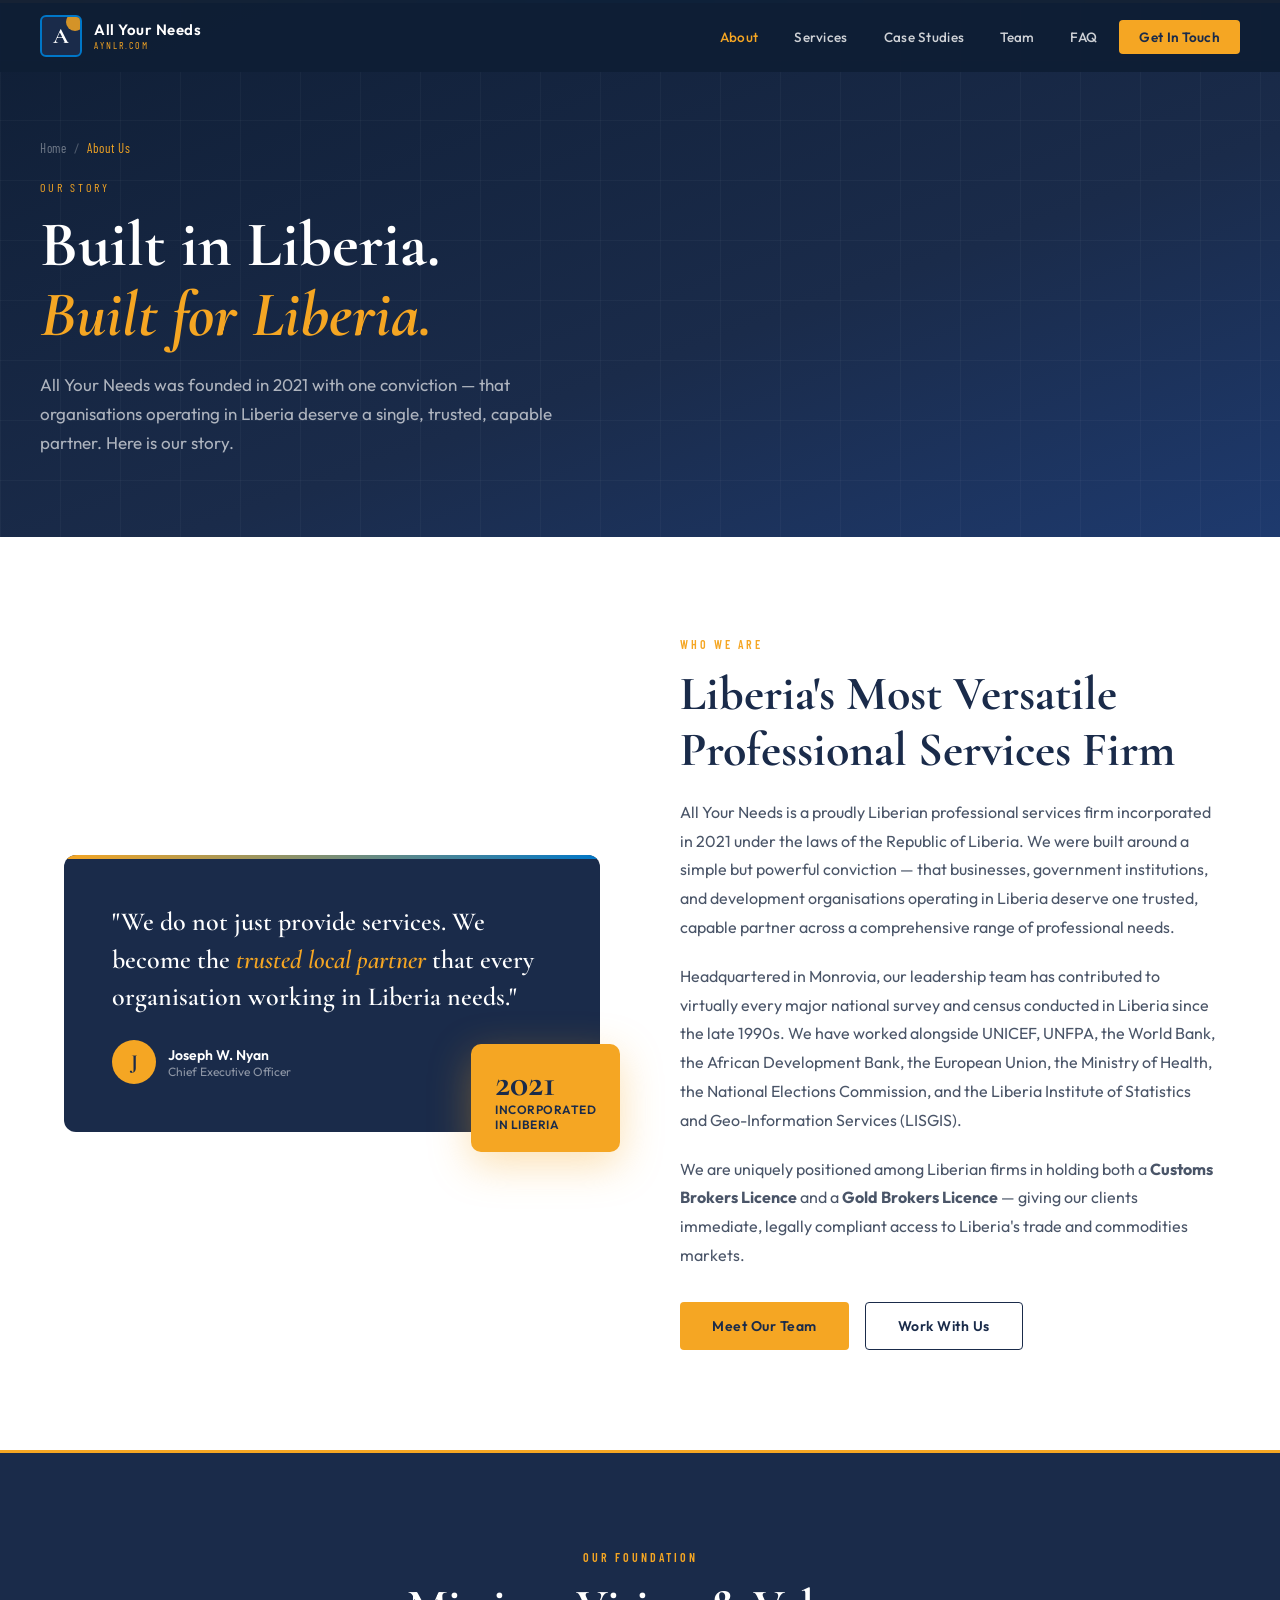
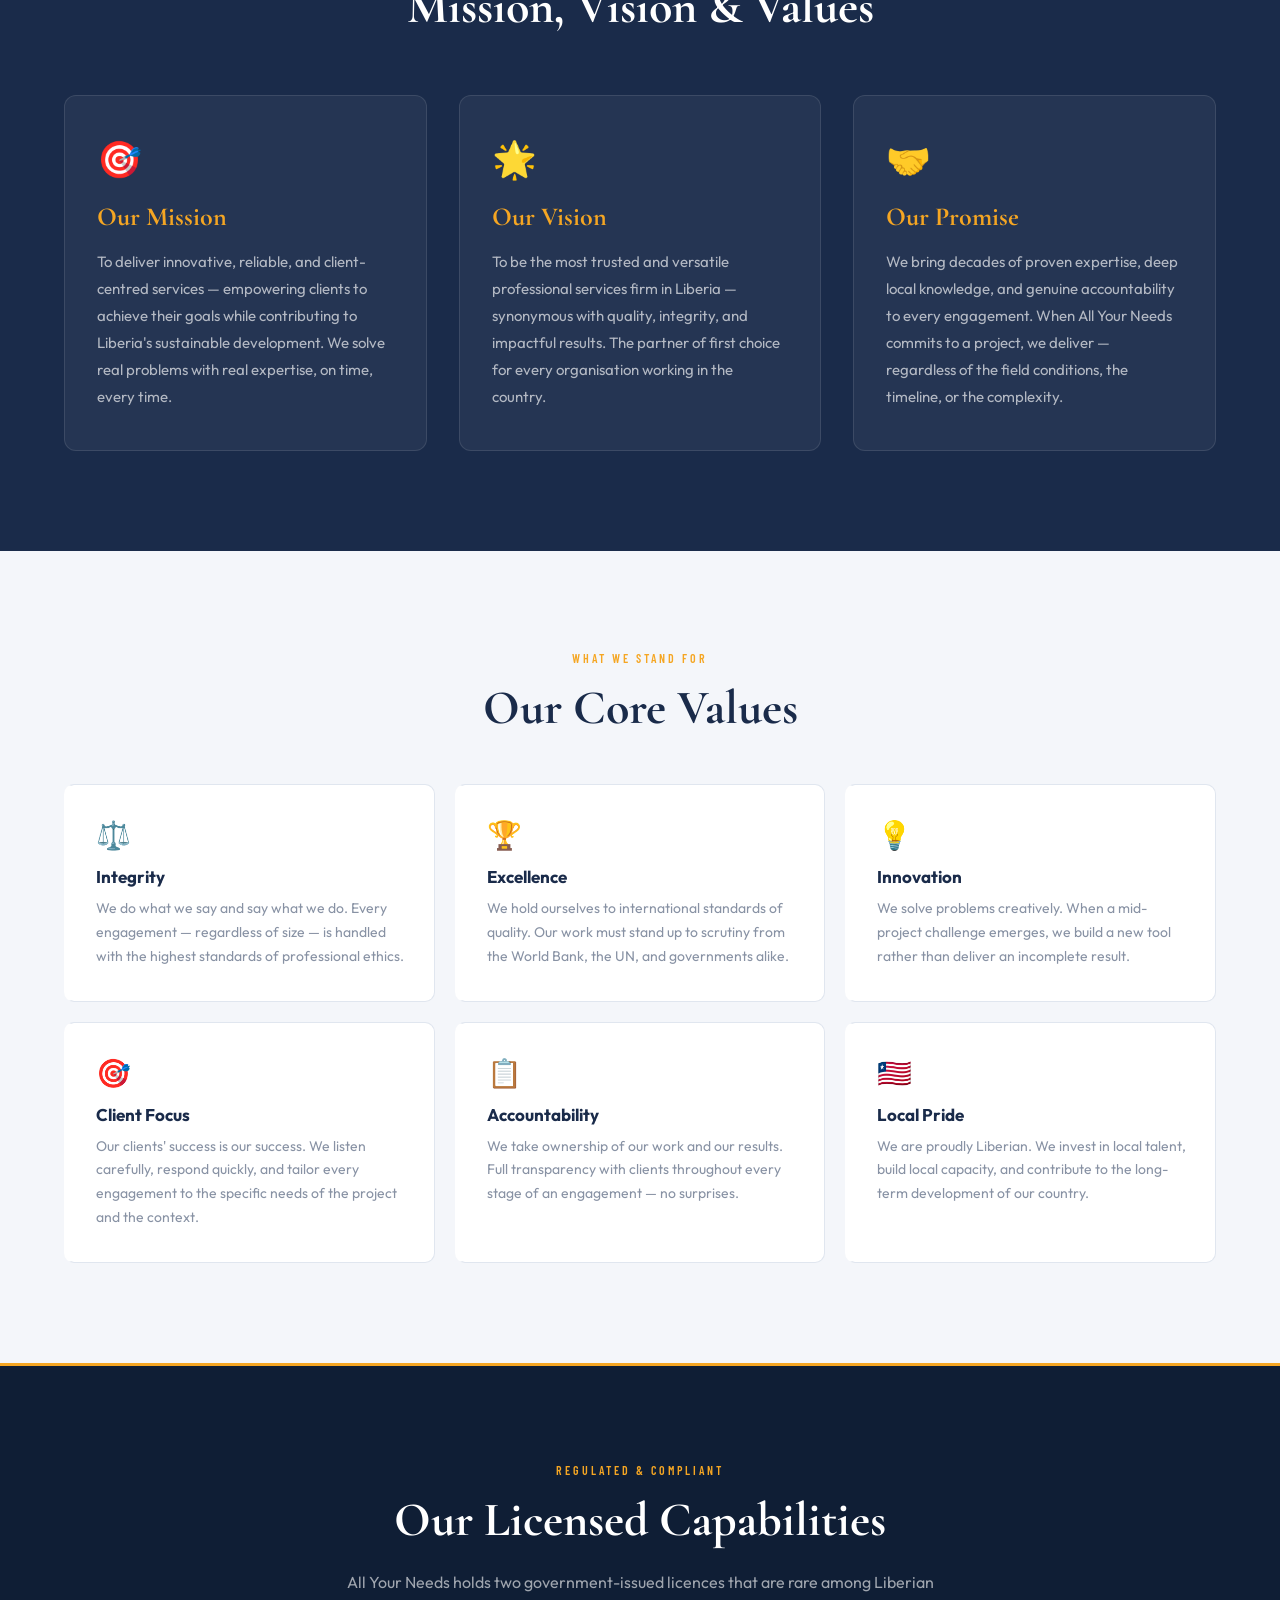
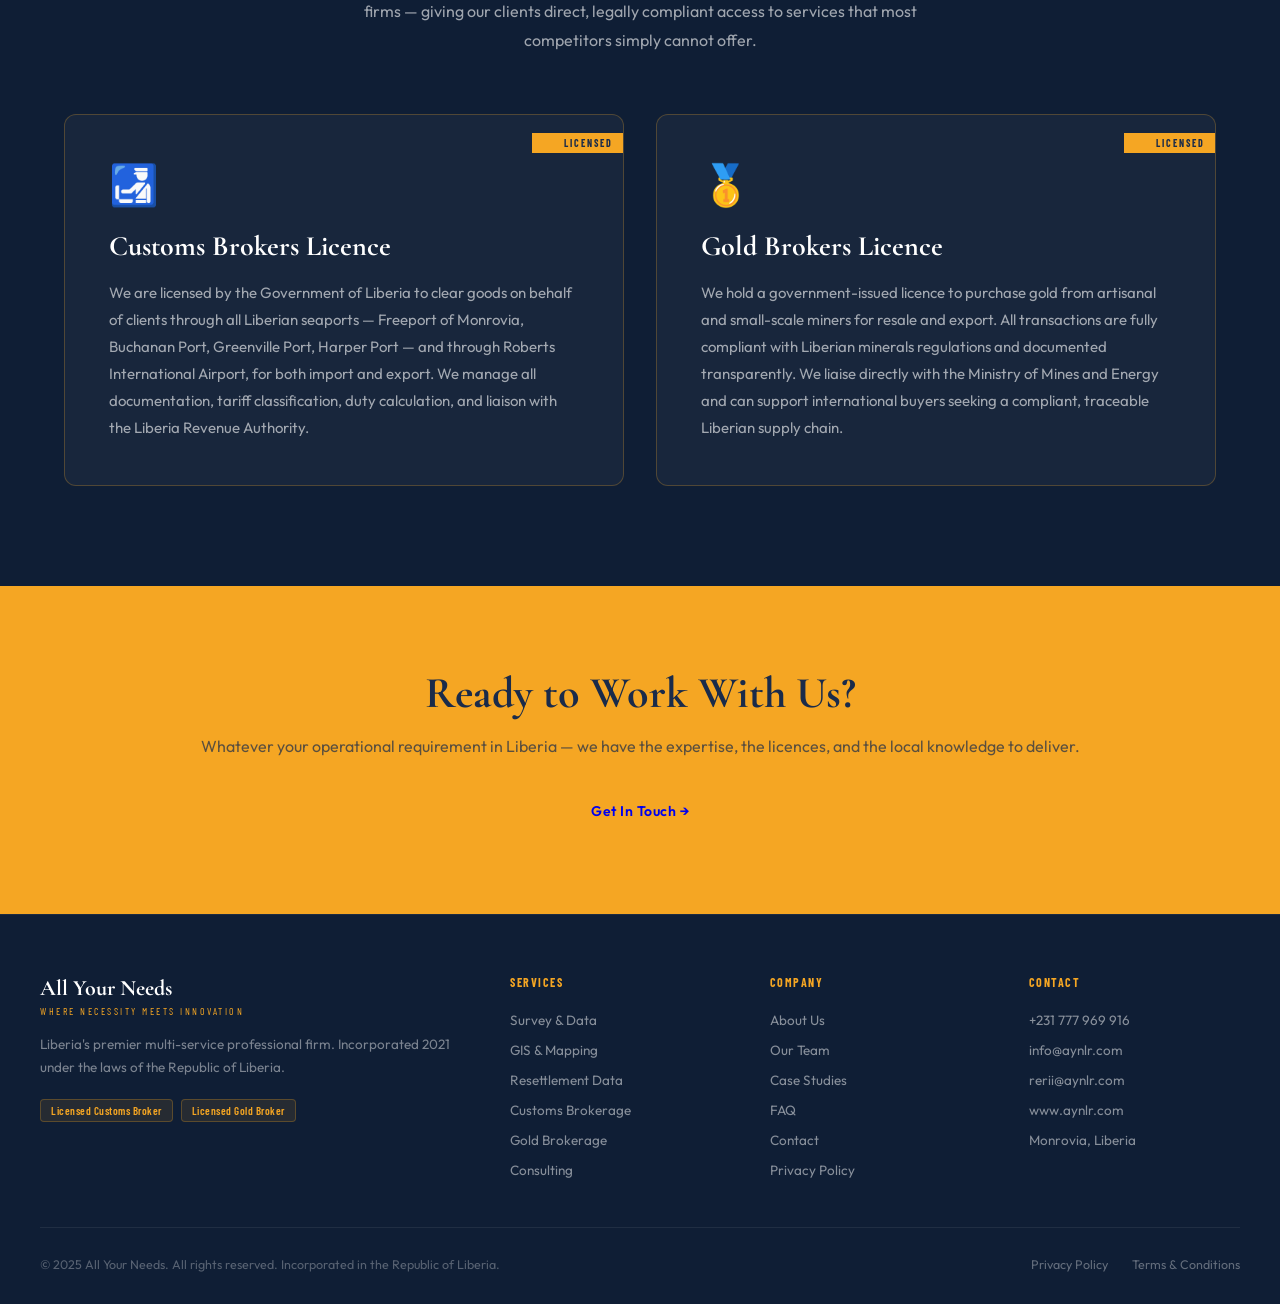
==== about.html @ 651e03ee "Add files via upload" ====
<!DOCTYPE html>
<html lang="en">
<head>
<meta charset="UTF-8">
<meta name="viewport" content="width=device-width, initial-scale=1.0">
<meta name="description" content="About All Your Needs — Liberia's premier professional services firm. Our story, mission, vision, and values.">
<title>About Us | All Your Needs — Monrovia, Liberia</title>
<link rel="preconnect" href="https://fonts.googleapis.com">
<link href="https://fonts.googleapis.com/css2?family=Cormorant+Garamond:wght@400;500;600;700&family=Outfit:wght@300;400;500;600&family=Barlow+Condensed:wght@400;600;700&display=swap" rel="stylesheet">
<link rel="stylesheet" href="shared.css">
<style>
/* ── ABOUT PAGE SPECIFIC ────────────────────────────────── */
.about-story { padding: var(--section-pad); background: var(--white); }
.story-grid { display: grid; grid-template-columns: 1fr 1fr; gap: 80px; align-items: center; }
.story-visual { position: relative; }
.story-block { background: var(--navy); border-radius: 12px; padding: 48px; position: relative; overflow: hidden; }
.story-block::before { content: ''; position: absolute; top: 0; left: 0; right: 0; height: 4px; background: linear-gradient(90deg, var(--gold), var(--blue)); }
.story-quote { font-family: var(--font-display); font-size: 26px; font-weight: 600; color: var(--white); line-height: 1.45; margin-bottom: 24px; }
.story-quote em { color: var(--gold); font-style: italic; }
.story-float { position: absolute; bottom: -20px; right: -20px; background: var(--gold); border-radius: 10px; padding: 20px 24px; box-shadow: 0 12px 40px rgba(245,166,35,0.35); }
.story-float-year { font-family: var(--font-display); font-size: 38px; font-weight: 700; color: var(--navy); line-height: 1; }
.story-float-text { font-size: 12px; font-weight: 600; color: var(--navy); text-transform: uppercase; letter-spacing: 0.5px; }

/* Mission Vision Values */
.mvv { padding: var(--section-pad); background: var(--navy); position: relative; overflow: hidden; }
.mvv::before { content: ''; position: absolute; top: 0; left: 0; right: 0; height: 3px; background: var(--gold); }
.mvv-grid { display: grid; grid-template-columns: repeat(3, 1fr); gap: 32px; margin-top: 60px; }
.mvv-card { background: rgba(255,255,255,0.05); border: 1px solid rgba(255,255,255,0.1); border-radius: 12px; padding: 40px 32px; transition: var(--transition); }
.mvv-card:hover { background: rgba(255,255,255,0.08); transform: translateY(-4px); }
.mvv-card-icon { font-size: 36px; margin-bottom: 20px; display: block; }
.mvv-card-title { font-family: var(--font-display); font-size: 26px; font-weight: 700; color: var(--gold); margin-bottom: 16px; }
.mvv-card-text { font-size: 15px; line-height: 1.8; color: rgba(255,255,255,0.65); }

/* Values */
.values-section { padding: var(--section-pad); background: var(--off-white); }
.values-grid { display: grid; grid-template-columns: repeat(3, 1fr); gap: 20px; margin-top: 48px; }
.value-card { background: var(--white); border: 1px solid var(--border); border-radius: 10px; padding: 32px 28px; transition: var(--transition); border-left: 4px solid transparent; }
.value-card:hover { border-left-color: var(--gold); transform: translateX(4px); box-shadow: 0 8px 32px rgba(26,43,74,0.08); }
.value-icon { font-size: 28px; margin-bottom: 14px; display: block; }
.value-title { font-size: 17px; font-weight: 700; color: var(--navy); margin-bottom: 10px; }
.value-text { font-size: 14px; line-height: 1.7; color: var(--grey); }

/* Timeline */
.timeline-section { padding: var(--section-pad); background: var(--white); }
.timeline { position: relative; margin-top: 60px; }
.timeline::before { content: ''; position: absolute; left: 50%; top: 0; bottom: 0; width: 2px; background: linear-gradient(to bottom, var(--gold), var(--blue)); transform: translateX(-50%); }
.timeline-item { display: grid; grid-template-columns: 1fr 60px 1fr; gap: 0; margin-bottom: 48px; align-items: center; }
.timeline-item:nth-child(even) .timeline-content { grid-column: 3; grid-row: 1; }
.timeline-item:nth-child(even) .timeline-dot { grid-column: 2; }
.timeline-item:nth-child(even) .timeline-empty { grid-column: 1; }
.timeline-content { background: var(--off-white); border: 1px solid var(--border); border-radius: 10px; padding: 28px 32px; transition: var(--transition); }
.timeline-content:hover { box-shadow: 0 8px 32px rgba(26,43,74,0.1); }
.timeline-dot-wrap { display: flex; justify-content: center; }
.timeline-dot { width: 44px; height: 44px; background: var(--gold); border-radius: 50%; display: flex; align-items: center; justify-content: center; font-family: var(--font-display); font-size: 15px; font-weight: 700; color: var(--navy); flex-shrink: 0; box-shadow: 0 4px 16px rgba(245,166,35,0.4); }
.timeline-year { font-family: var(--font-label); font-size: 11px; letter-spacing: 2px; color: var(--gold); text-transform: uppercase; margin-bottom: 8px; }
.timeline-title { font-size: 16px; font-weight: 700; color: var(--navy); margin-bottom: 8px; }
.timeline-text { font-size: 14px; line-height: 1.6; color: var(--grey); }

/* Licensed Credentials */
.credentials { padding: var(--section-pad); background: var(--navy-deep); position: relative; }
.credentials::before { content: ''; position: absolute; top: 0; left: 0; right: 0; height: 3px; background: var(--gold); }
.cred-grid { display: grid; grid-template-columns: 1fr 1fr; gap: 32px; margin-top: 60px; }
.cred-card { background: rgba(255,255,255,0.04); border: 1px solid rgba(245,166,35,0.25); border-radius: 12px; padding: 44px; position: relative; overflow: hidden; }
.cred-card::after { content: 'LICENSED'; position: absolute; top: 18px; right: -22px; background: var(--gold); color: var(--navy); font-family: var(--font-label); font-size: 10px; letter-spacing: 2px; font-weight: 700; padding: 4px 32px; transform: rotate(0deg); }
.cred-icon { font-size: 40px; margin-bottom: 20px; display: block; }
.cred-title { font-family: var(--font-display); font-size: 28px; font-weight: 700; color: var(--white); margin-bottom: 16px; }
.cred-text { font-size: 15px; line-height: 1.8; color: rgba(255,255,255,0.6); }

/* CTA strip */
.about-cta { padding: 80px 24px; background: var(--gold); text-align: center; }
.about-cta-title { font-family: var(--font-display); font-size: clamp(28px, 4vw, 44px); font-weight: 700; color: var(--navy); margin-bottom: 16px; }
.about-cta-sub { font-size: 16px; color: rgba(26,43,74,0.7); margin-bottom: 32px; }

@media (max-width: 900px) {
  .story-grid { grid-template-columns: 1fr; gap: 48px; }
  .story-float { position: relative; bottom: auto; right: auto; margin-top: 16px; display: inline-block; }
  .mvv-grid { grid-template-columns: 1fr; }
  .values-grid { grid-template-columns: 1fr 1fr; }
  .timeline::before { left: 20px; }
  .timeline-item { grid-template-columns: 40px 1fr; }
  .timeline-item:nth-child(even) .timeline-content { grid-column: 2; }
  .timeline-item:nth-child(even) .timeline-dot { grid-column: 1; }
  .timeline-item:nth-child(even) .timeline-empty { display: none; }
  .timeline-content { grid-column: 2; }
  .timeline-dot-wrap { grid-column: 1; }
  .cred-grid { grid-template-columns: 1fr; }
}
@media (max-width: 600px) {
  .values-grid { grid-template-columns: 1fr; }
}
</style>
</head>
<body>
<div id="navPlaceholder"></div>

<!-- HERO -->
<div class="page-hero">
  <div class="page-hero-inner">
    <div class="breadcrumb">
      <a href="index.html">Home</a>
      <span class="breadcrumb-sep">/</span>
      <span class="breadcrumb-current">About Us</span>
    </div>
    <span class="page-hero-label">Our Story</span>
    <h1 class="page-hero-title">Built in Liberia.<br><em>Built for Liberia.</em></h1>
    <p class="page-hero-sub">All Your Needs was founded in 2021 with one conviction — that organisations operating in Liberia deserve a single, trusted, capable partner. Here is our story.</p>
  </div>
</div>

<!-- OUR STORY -->
<section class="about-story">
  <div class="container">
    <div class="story-grid">
      <div class="story-visual reveal">
        <div class="story-block">
          <p class="story-quote">"We do not just provide services. We become the <em>trusted local partner</em> that every organisation working in Liberia needs."</p>
          <div style="display:flex;align-items:center;gap:12px;">
            <div style="width:44px;height:44px;background:var(--gold);border-radius:50%;display:flex;align-items:center;justify-content:center;">
              <span style="font-family:var(--font-display);font-size:20px;font-weight:700;color:var(--navy);">J</span>
            </div>
            <div>
              <div style="font-size:14px;font-weight:600;color:var(--white);">Joseph W. Nyan</div>
              <div style="font-size:12px;color:rgba(255,255,255,0.5);">Chief Executive Officer</div>
            </div>
          </div>
        </div>
        <div class="story-float">
          <div class="story-float-year">2021</div>
          <div class="story-float-text">Incorporated<br>in Liberia</div>
        </div>
      </div>
      <div class="reveal reveal-delay-2">
        <span class="label">Who We Are</span>
        <h2 class="section-title">Liberia's Most Versatile Professional Services Firm</h2>
        <p class="section-body">All Your Needs is a proudly Liberian professional services firm incorporated in 2021 under the laws of the Republic of Liberia. We were built around a simple but powerful conviction — that businesses, government institutions, and development organisations operating in Liberia deserve one trusted, capable partner across a comprehensive range of professional needs.</p>
        <p class="section-body">Headquartered in Monrovia, our leadership team has contributed to virtually every major national survey and census conducted in Liberia since the late 1990s. We have worked alongside UNICEF, UNFPA, the World Bank, the African Development Bank, the European Union, the Ministry of Health, the National Elections Commission, and the Liberia Institute of Statistics and Geo-Information Services (LISGIS).</p>
        <p class="section-body">We are uniquely positioned among Liberian firms in holding both a <strong>Customs Brokers Licence</strong> and a <strong>Gold Brokers Licence</strong> — giving our clients immediate, legally compliant access to Liberia's trade and commodities markets.</p>
        <div style="display:flex;gap:16px;flex-wrap:wrap;margin-top:32px;">
          <a href="team.html" class="btn btn-primary">Meet Our Team</a>
          <a href="contact.html" class="btn btn-outline">Work With Us</a>
        </div>
      </div>
    </div>
  </div>
</section>

<!-- MISSION VISION VALUES -->
<section class="mvv">
  <div class="container">
    <div class="reveal" style="text-align:center;max-width:600px;margin:0 auto;">
      <span class="label" style="color:var(--gold);">Our Foundation</span>
      <h2 class="section-title" style="color:var(--white);">Mission, Vision & Values</h2>
    </div>
    <div class="mvv-grid">
      <div class="mvv-card reveal reveal-delay-1">
        <span class="mvv-card-icon">🎯</span>
        <div class="mvv-card-title">Our Mission</div>
        <p class="mvv-card-text">To deliver innovative, reliable, and client-centred services — empowering clients to achieve their goals while contributing to Liberia's sustainable development. We solve real problems with real expertise, on time, every time.</p>
      </div>
      <div class="mvv-card reveal reveal-delay-2">
        <span class="mvv-card-icon">🌟</span>
        <div class="mvv-card-title">Our Vision</div>
        <p class="mvv-card-text">To be the most trusted and versatile professional services firm in Liberia — synonymous with quality, integrity, and impactful results. The partner of first choice for every organisation working in the country.</p>
      </div>
      <div class="mvv-card reveal reveal-delay-3">
        <span class="mvv-card-icon">🤝</span>
        <div class="mvv-card-title">Our Promise</div>
        <p class="mvv-card-text">We bring decades of proven expertise, deep local knowledge, and genuine accountability to every engagement. When All Your Needs commits to a project, we deliver — regardless of the field conditions, the timeline, or the complexity.</p>
      </div>
    </div>
  </div>
</section>

<!-- VALUES -->
<section class="values-section">
  <div class="container">
    <div class="section-header reveal" style="text-align:center;max-width:600px;margin:0 auto 0;">
      <span class="label">What We Stand For</span>
      <h2 class="section-title">Our Core Values</h2>
    </div>
    <div class="values-grid">
      <div class="value-card reveal reveal-delay-1">
        <span class="value-icon">⚖️</span>
        <div class="value-title">Integrity</div>
        <p class="value-text">We do what we say and say what we do. Every engagement — regardless of size — is handled with the highest standards of professional ethics.</p>
      </div>
      <div class="value-card reveal reveal-delay-2">
        <span class="value-icon">🏆</span>
        <div class="value-title">Excellence</div>
        <p class="value-text">We hold ourselves to international standards of quality. Our work must stand up to scrutiny from the World Bank, the UN, and governments alike.</p>
      </div>
      <div class="value-card reveal reveal-delay-3">
        <span class="value-icon">💡</span>
        <div class="value-title">Innovation</div>
        <p class="value-text">We solve problems creatively. When a mid-project challenge emerges, we build a new tool rather than deliver an incomplete result.</p>
      </div>
      <div class="value-card reveal reveal-delay-1">
        <span class="value-icon">🎯</span>
        <div class="value-title">Client Focus</div>
        <p class="value-text">Our clients' success is our success. We listen carefully, respond quickly, and tailor every engagement to the specific needs of the project and the context.</p>
      </div>
      <div class="value-card reveal reveal-delay-2">
        <span class="value-icon">📋</span>
        <div class="value-title">Accountability</div>
        <p class="value-text">We take ownership of our work and our results. Full transparency with clients throughout every stage of an engagement — no surprises.</p>
      </div>
      <div class="value-card reveal reveal-delay-3">
        <span class="value-icon">🇱🇷</span>
        <div class="value-title">Local Pride</div>
        <p class="value-text">We are proudly Liberian. We invest in local talent, build local capacity, and contribute to the long-term development of our country.</p>
      </div>
    </div>
  </div>
</section>

<!-- LICENSED CREDENTIALS -->
<section class="credentials">
  <div class="container">
    <div class="reveal" style="text-align:center;max-width:600px;margin:0 auto;">
      <span class="label" style="color:var(--gold);">Regulated & Compliant</span>
      <h2 class="section-title" style="color:var(--white);">Our Licensed Capabilities</h2>
      <p style="font-size:16px;color:rgba(255,255,255,0.6);line-height:1.8;">All Your Needs holds two government-issued licences that are rare among Liberian firms — giving our clients direct, legally compliant access to services that most competitors simply cannot offer.</p>
    </div>
    <div class="cred-grid">
      <div class="cred-card reveal reveal-delay-1">
        <span class="cred-icon">🛃</span>
        <div class="cred-title">Customs Brokers Licence</div>
        <p class="cred-text">We are licensed by the Government of Liberia to clear goods on behalf of clients through all Liberian seaports — Freeport of Monrovia, Buchanan Port, Greenville Port, Harper Port — and through Roberts International Airport, for both import and export. We manage all documentation, tariff classification, duty calculation, and liaison with the Liberia Revenue Authority.</p>
      </div>
      <div class="cred-card reveal reveal-delay-2">
        <span class="cred-icon">🥇</span>
        <div class="cred-title">Gold Brokers Licence</div>
        <p class="cred-text">We hold a government-issued licence to purchase gold from artisanal and small-scale miners for resale and export. All transactions are fully compliant with Liberian minerals regulations and documented transparently. We liaise directly with the Ministry of Mines and Energy and can support international buyers seeking a compliant, traceable Liberian supply chain.</p>
      </div>
    </div>
  </div>
</section>

<!-- CTA -->
<div class="about-cta">
  <div class="container">
    <h2 class="about-cta-title">Ready to Work With Us?</h2>
    <p class="about-cta-sub">Whatever your operational requirement in Liberia — we have the expertise, the licences, and the local knowledge to deliver.</p>
    <a href="contact.html" class="btn btn-dark">Get In Touch →</a>
  </div>
</div>

<div id="footerPlaceholder"></div>
<script src="shared.js"></script>
<script>injectNav('about.html'); injectFooter(); initReveal();</script>
</body>
</html>
---- shared.css ----
/* ── RESET & ROOT ─────────────────────────────────────────── */
*, *::before, *::after { margin: 0; padding: 0; box-sizing: border-box; }
html { scroll-behavior: smooth; font-size: 16px; }

:root {
  --navy:       #1A2B4A;
  --navy-deep:  #0F1E35;
  --blue:       #0077C8;
  --gold:       #F5A623;
  --gold-light: #FFB830;
  --white:      #FFFFFF;
  --off-white:  #F4F6FA;
  --grey:       #8892A4;
  --text:       #1A2B4A;
  --border:     #E0E6EF;
  --font-display: 'Cormorant Garamond', Georgia, serif;
  --font-body:    'Outfit', sans-serif;
  --font-label:   'Barlow Condensed', sans-serif;
  --max-w: 1200px;
  --section-pad: 100px 24px;
  --radius: 4px;
  --transition: 0.3s cubic-bezier(0.4, 0, 0.2, 1);
}

body { font-family: var(--font-body); color: var(--text); background: var(--white); overflow-x: hidden; }

/* ── UTILITIES ───────────────────────────────────────────── */
.container { max-width: var(--max-w); margin: 0 auto; padding: 0 24px; }
.label { font-family: var(--font-label); font-size: 12px; font-weight: 600; letter-spacing: 3px; text-transform: uppercase; color: var(--gold); display: block; margin-bottom: 16px; }
.section-title { font-family: var(--font-display); font-size: clamp(32px, 4vw, 48px); font-weight: 700; color: var(--navy); line-height: 1.15; margin-bottom: 20px; }
.section-body { font-size: 16px; line-height: 1.8; color: #4A5568; margin-bottom: 20px; }
.btn { display: inline-flex; align-items: center; gap: 8px; padding: 14px 32px; font-family: var(--font-body); font-size: 14px; font-weight: 600; letter-spacing: 0.5px; border: none; cursor: pointer; text-decoration: none; transition: var(--transition); border-radius: var(--radius); }
.btn-primary { background: var(--gold); color: var(--navy); }
.btn-primary:hover { background: var(--gold-light); transform: translateY(-2px); box-shadow: 0 8px 24px rgba(245,166,35,0.3); }
.btn-outline { background: transparent; color: var(--navy); border: 1.5px solid var(--navy); }
.btn-outline:hover { border-color: var(--gold); color: var(--gold); }
.btn-white { background: transparent; color: var(--white); border: 1.5px solid rgba(255,255,255,0.4); }
.btn-white:hover { border-color: var(--gold); color: var(--gold); }

/* ── ANIMATIONS ──────────────────────────────────────────── */
@keyframes fadeUp { from { opacity: 0; transform: translateY(32px); } to { opacity: 1; transform: translateY(0); } }
@keyframes fadeIn { from { opacity: 0; } to { opacity: 1; } }
@keyframes pulse { 0%, 100% { opacity: 1; } 50% { opacity: 0.5; } }
.reveal { opacity: 0; transform: translateY(28px); transition: opacity 0.7s ease, transform 0.7s ease; }
.reveal.visible { opacity: 1; transform: translateY(0); }
.reveal-delay-1 { transition-delay: 0.1s; }
.reveal-delay-2 { transition-delay: 0.2s; }
.reveal-delay-3 { transition-delay: 0.3s; }
.reveal-delay-4 { transition-delay: 0.4s; }

/* ── NAVIGATION ──────────────────────────────────────────── */
nav { position: fixed; top: 0; left: 0; right: 0; z-index: 1000; padding: 0 24px; background: transparent; transition: background 0.4s ease, box-shadow 0.4s ease; }
nav.scrolled { background: rgba(15,30,53,0.97); backdrop-filter: blur(12px); box-shadow: 0 2px 32px rgba(0,0,0,0.3); }
nav.solid { background: rgba(15,30,53,0.97); }
.nav-inner { max-width: var(--max-w); margin: 0 auto; height: 72px; display: flex; align-items: center; justify-content: space-between; }
.nav-logo { display: flex; align-items: center; gap: 12px; text-decoration: none; }
.nav-logo-icon { width: 42px; height: 42px; background: var(--navy); border: 2px solid var(--blue); border-radius: 6px; display: flex; align-items: center; justify-content: center; position: relative; overflow: hidden; }
.nav-logo-icon::after { content: ''; position: absolute; top: -4px; right: -4px; width: 18px; height: 18px; background: var(--gold); border-radius: 50%; opacity: 0.85; }
.nav-logo-a { font-family: var(--font-display); font-size: 22px; font-weight: 700; color: var(--white); line-height: 1; }
.nav-logo-text { display: flex; flex-direction: column; }
.nav-logo-name { font-family: var(--font-body); font-size: 15px; font-weight: 600; color: var(--white); letter-spacing: 0.5px; line-height: 1.2; }
.nav-logo-tag { font-family: var(--font-label); font-size: 10px; letter-spacing: 2px; color: var(--gold); text-transform: uppercase; }
.nav-links { display: flex; align-items: center; gap: 8px; list-style: none; }
.nav-links a { font-size: 13.5px; font-weight: 500; color: rgba(255,255,255,0.8); text-decoration: none; padding: 8px 14px; border-radius: var(--radius); transition: var(--transition); letter-spacing: 0.3px; }
.nav-links a:hover { color: var(--white); background: rgba(255,255,255,0.08); }
.nav-links a.active { color: var(--gold); }
.nav-cta { background: var(--gold) !important; color: var(--navy) !important; font-weight: 600 !important; padding: 8px 20px !important; }
.nav-cta:hover { background: var(--gold-light) !important; }
.nav-mobile-toggle { display: none; flex-direction: column; gap: 5px; cursor: pointer; padding: 8px; }
.nav-mobile-toggle span { display: block; width: 24px; height: 2px; background: var(--white); transition: var(--transition); }

/* ── PAGE HERO (inner pages) ─────────────────────────────── */
.page-hero { background: linear-gradient(160deg, var(--navy-deep) 0%, var(--navy) 60%, #1E3A6E 100%); padding: 140px 24px 80px; position: relative; overflow: hidden; }
.page-hero::before { content: ''; position: absolute; inset: 0; background-image: linear-gradient(rgba(255,255,255,0.03) 1px, transparent 1px), linear-gradient(90deg, rgba(255,255,255,0.03) 1px, transparent 1px); background-size: 60px 60px; }
.page-hero::after { content: ''; position: absolute; top: 0; left: 0; right: 0; height: 3px; background: linear-gradient(90deg, var(--gold), var(--blue), var(--gold)); }
.page-hero-inner { max-width: var(--max-w); margin: 0 auto; position: relative; z-index: 2; }
.page-hero-label { font-family: var(--font-label); font-size: 12px; letter-spacing: 3px; text-transform: uppercase; color: var(--gold); display: block; margin-bottom: 16px; }
.page-hero-title { font-family: var(--font-display); font-size: clamp(38px, 5vw, 64px); font-weight: 700; color: var(--white); line-height: 1.1; margin-bottom: 20px; }
.page-hero-title em { font-style: italic; color: var(--gold); }
.page-hero-sub { font-size: 17px; line-height: 1.7; color: rgba(255,255,255,0.65); max-width: 560px; }
.breadcrumb { display: flex; align-items: center; gap: 8px; margin-bottom: 24px; }
.breadcrumb a { font-size: 13px; color: rgba(255,255,255,0.4); text-decoration: none; transition: color 0.2s; font-family: var(--font-label); letter-spacing: 0.5px; }
.breadcrumb a:hover { color: var(--gold); }
.breadcrumb-sep { font-size: 13px; color: rgba(255,255,255,0.25); }
.breadcrumb-current { font-size: 13px; color: var(--gold); font-family: var(--font-label); letter-spacing: 0.5px; }

/* ── FOOTER ──────────────────────────────────────────────── */
footer { background: var(--navy-deep); padding: 60px 24px 32px; border-top: 1px solid rgba(255,255,255,0.06); }
.footer-inner { max-width: var(--max-w); margin: 0 auto; }
.footer-top { display: grid; grid-template-columns: 2fr 1fr 1fr 1fr; gap: 48px; margin-bottom: 48px; }
.footer-brand-name { font-family: var(--font-display); font-size: 22px; font-weight: 700; color: var(--white); margin-bottom: 4px; }
.footer-brand-tag { font-family: var(--font-label); font-size: 10px; letter-spacing: 2.5px; color: var(--gold); text-transform: uppercase; margin-bottom: 16px; display: block; }
.footer-brand-desc { font-size: 13.5px; line-height: 1.7; color: rgba(255,255,255,0.45); margin-bottom: 20px; }
.footer-col-title { font-size: 12px; font-weight: 700; text-transform: uppercase; letter-spacing: 1.5px; color: var(--gold); margin-bottom: 20px; font-family: var(--font-label); }
.footer-links { list-style: none; display: flex; flex-direction: column; gap: 10px; }
.footer-links a { font-size: 13.5px; color: rgba(255,255,255,0.5); text-decoration: none; transition: color 0.2s; }
.footer-links a:hover { color: var(--white); }
.footer-bottom { padding-top: 28px; border-top: 1px solid rgba(255,255,255,0.07); display: flex; justify-content: space-between; align-items: center; flex-wrap: wrap; gap: 12px; }
.footer-copy { font-size: 12.5px; color: rgba(255,255,255,0.3); }
.footer-bottom-links { display: flex; gap: 24px; }
.footer-bottom-links a { font-size: 12.5px; color: rgba(255,255,255,0.35); text-decoration: none; transition: color 0.2s; }
.footer-bottom-links a:hover { color: var(--gold); }

/* ── MOBILE ──────────────────────────────────────────────── */
@media (max-width: 900px) {
  :root { --section-pad: 72px 20px; }
  .nav-links { display: none; }
  .nav-mobile-toggle { display: flex; }
  .nav-links.mobile-open { display: flex; flex-direction: column; position: fixed; top: 72px; left: 0; right: 0; background: rgba(15,30,53,0.98); backdrop-filter: blur(12px); padding: 24px; gap: 4px; border-top: 1px solid rgba(255,255,255,0.08); }
  .nav-links.mobile-open a { padding: 14px 16px; font-size: 16px; }
  .footer-top { grid-template-columns: 1fr 1fr; gap: 32px; }
}
@media (max-width: 600px) {
  .footer-top { grid-template-columns: 1fr; }
}
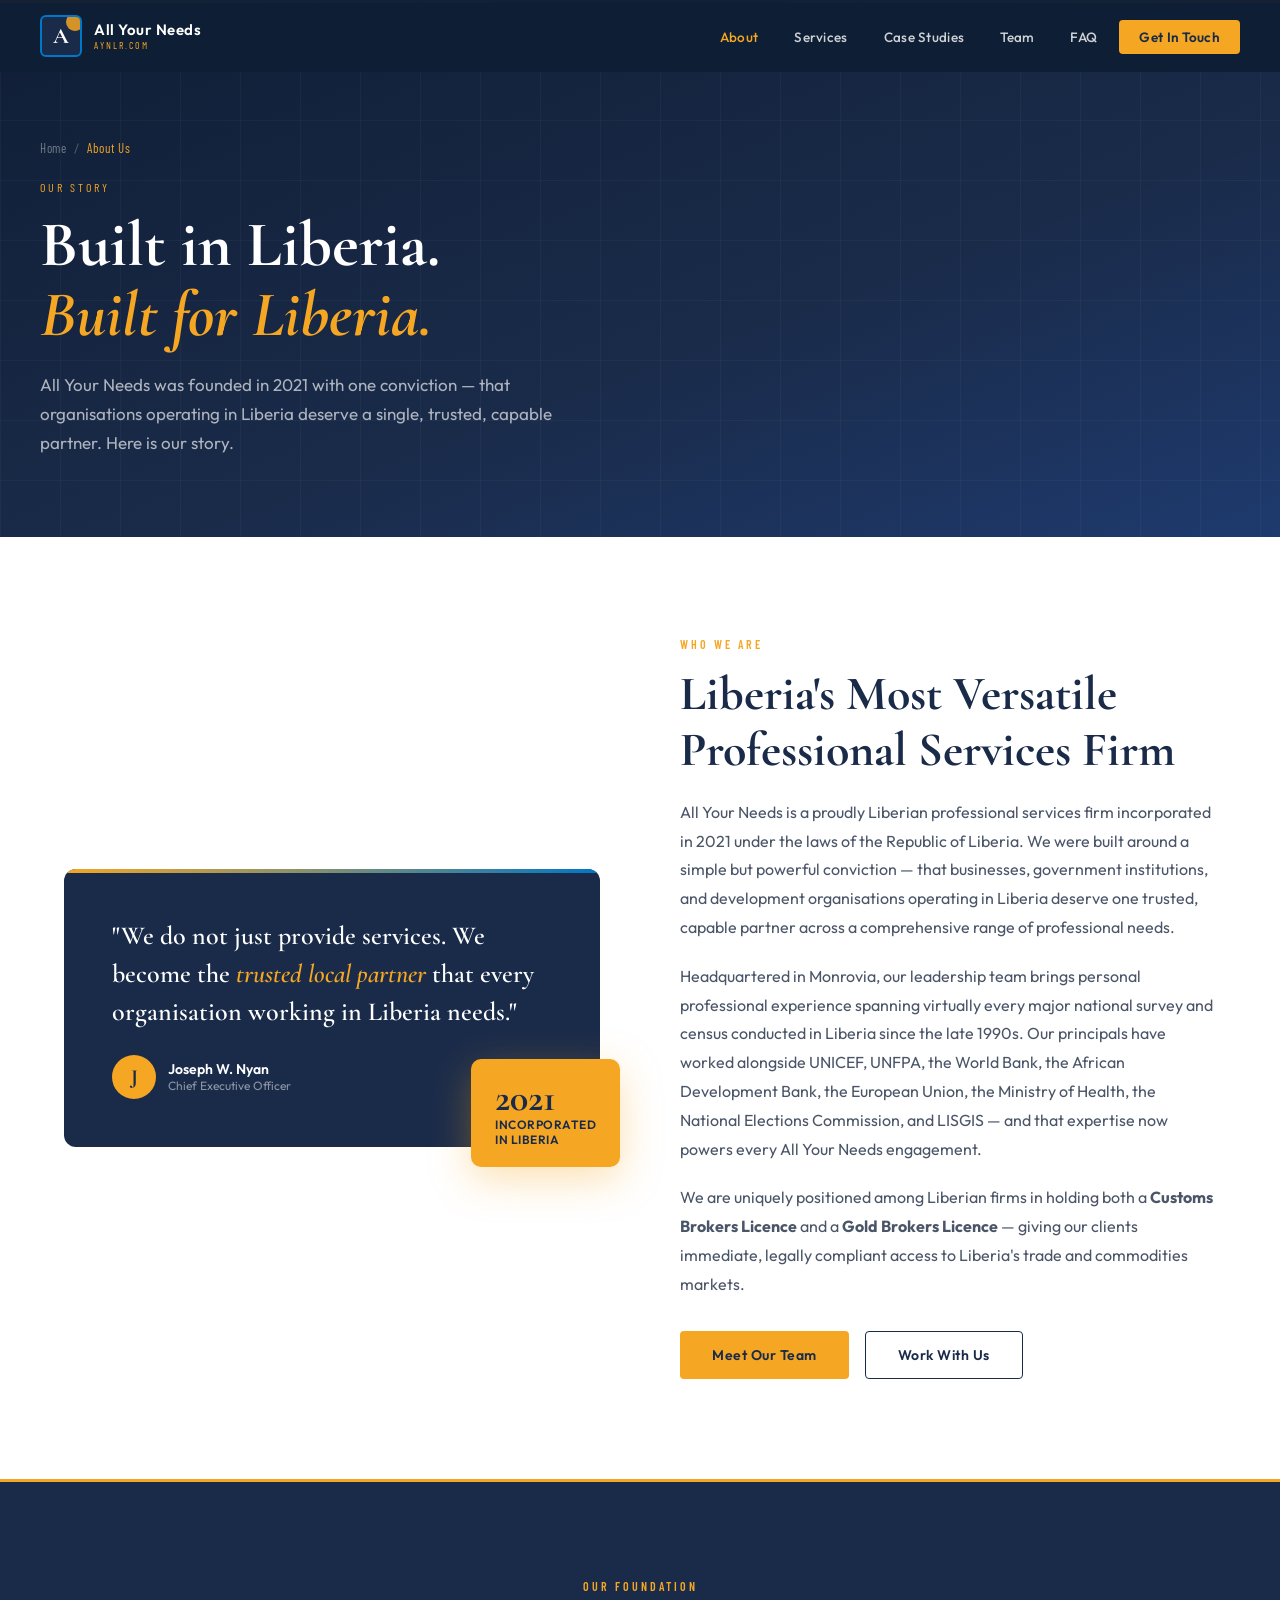
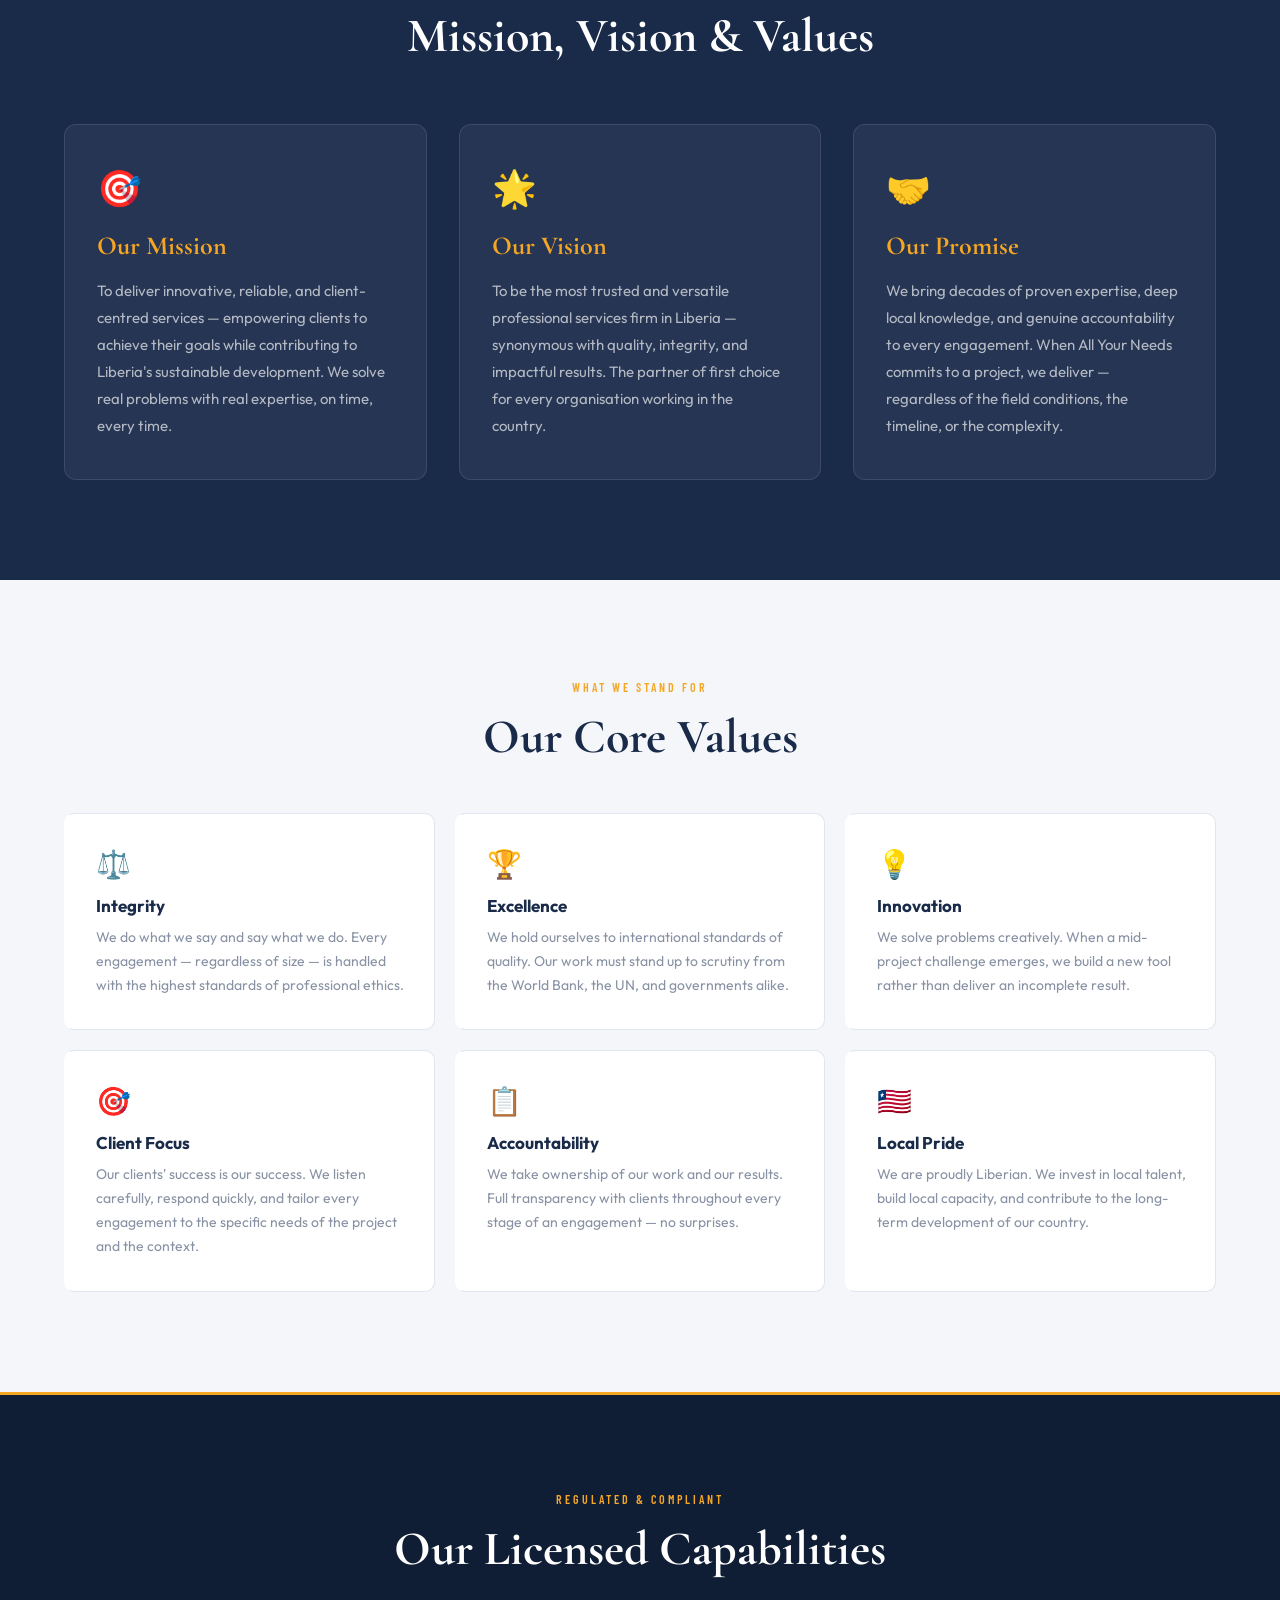
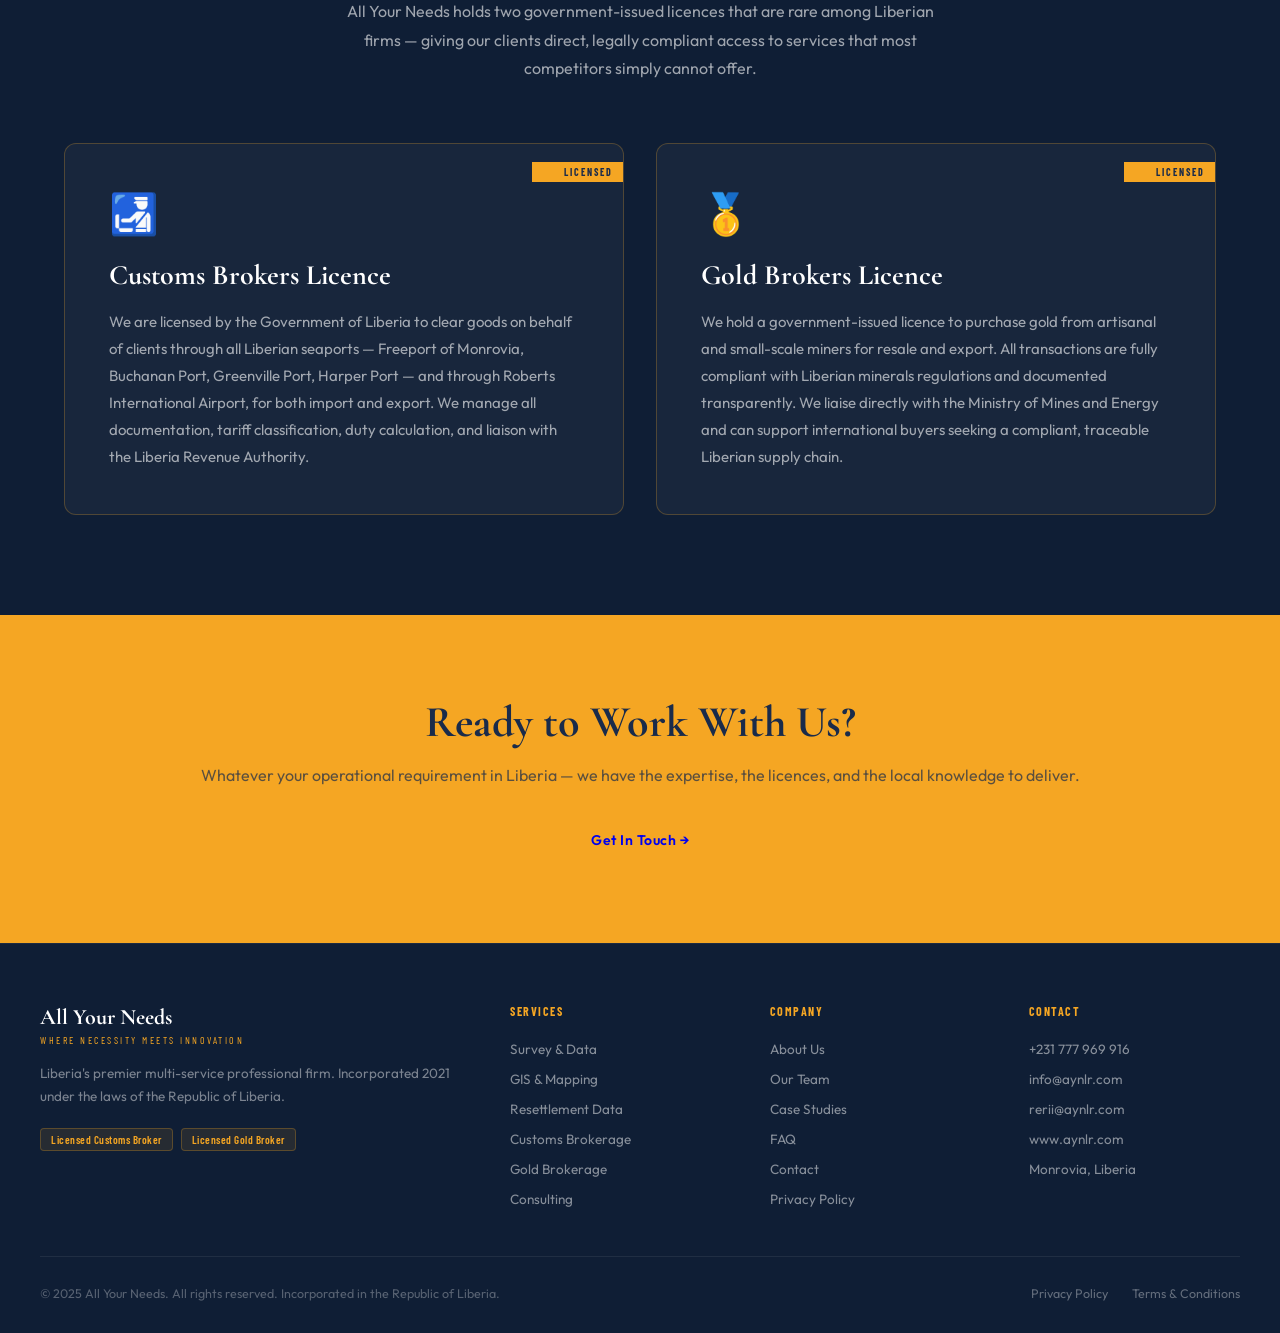
==== commit d0807891: "Add files via upload" ====
--- a/about.html
+++ b/about.html
@@ -133,7 +133,7 @@
         <span class="label">Who We Are</span>
         <h2 class="section-title">Liberia's Most Versatile Professional Services Firm</h2>
         <p class="section-body">All Your Needs is a proudly Liberian professional services firm incorporated in 2021 under the laws of the Republic of Liberia. We were built around a simple but powerful conviction — that businesses, government institutions, and development organisations operating in Liberia deserve one trusted, capable partner across a comprehensive range of professional needs.</p>
-        <p class="section-body">Headquartered in Monrovia, our leadership team has contributed to virtually every major national survey and census conducted in Liberia since the late 1990s. We have worked alongside UNICEF, UNFPA, the World Bank, the African Development Bank, the European Union, the Ministry of Health, the National Elections Commission, and the Liberia Institute of Statistics and Geo-Information Services (LISGIS).</p>
+        <p class="section-body">Headquartered in Monrovia, our leadership team brings personal professional experience spanning virtually every major national survey and census conducted in Liberia since the late 1990s. Our principals have worked alongside UNICEF, UNFPA, the World Bank, the African Development Bank, the European Union, the Ministry of Health, the National Elections Commission, and LISGIS — and that expertise now powers every All Your Needs engagement.</p>
         <p class="section-body">We are uniquely positioned among Liberian firms in holding both a <strong>Customs Brokers Licence</strong> and a <strong>Gold Brokers Licence</strong> — giving our clients immediate, legally compliant access to Liberia's trade and commodities markets.</p>
         <div style="display:flex;gap:16px;flex-wrap:wrap;margin-top:32px;">
           <a href="team.html" class="btn btn-primary">Meet Our Team</a>
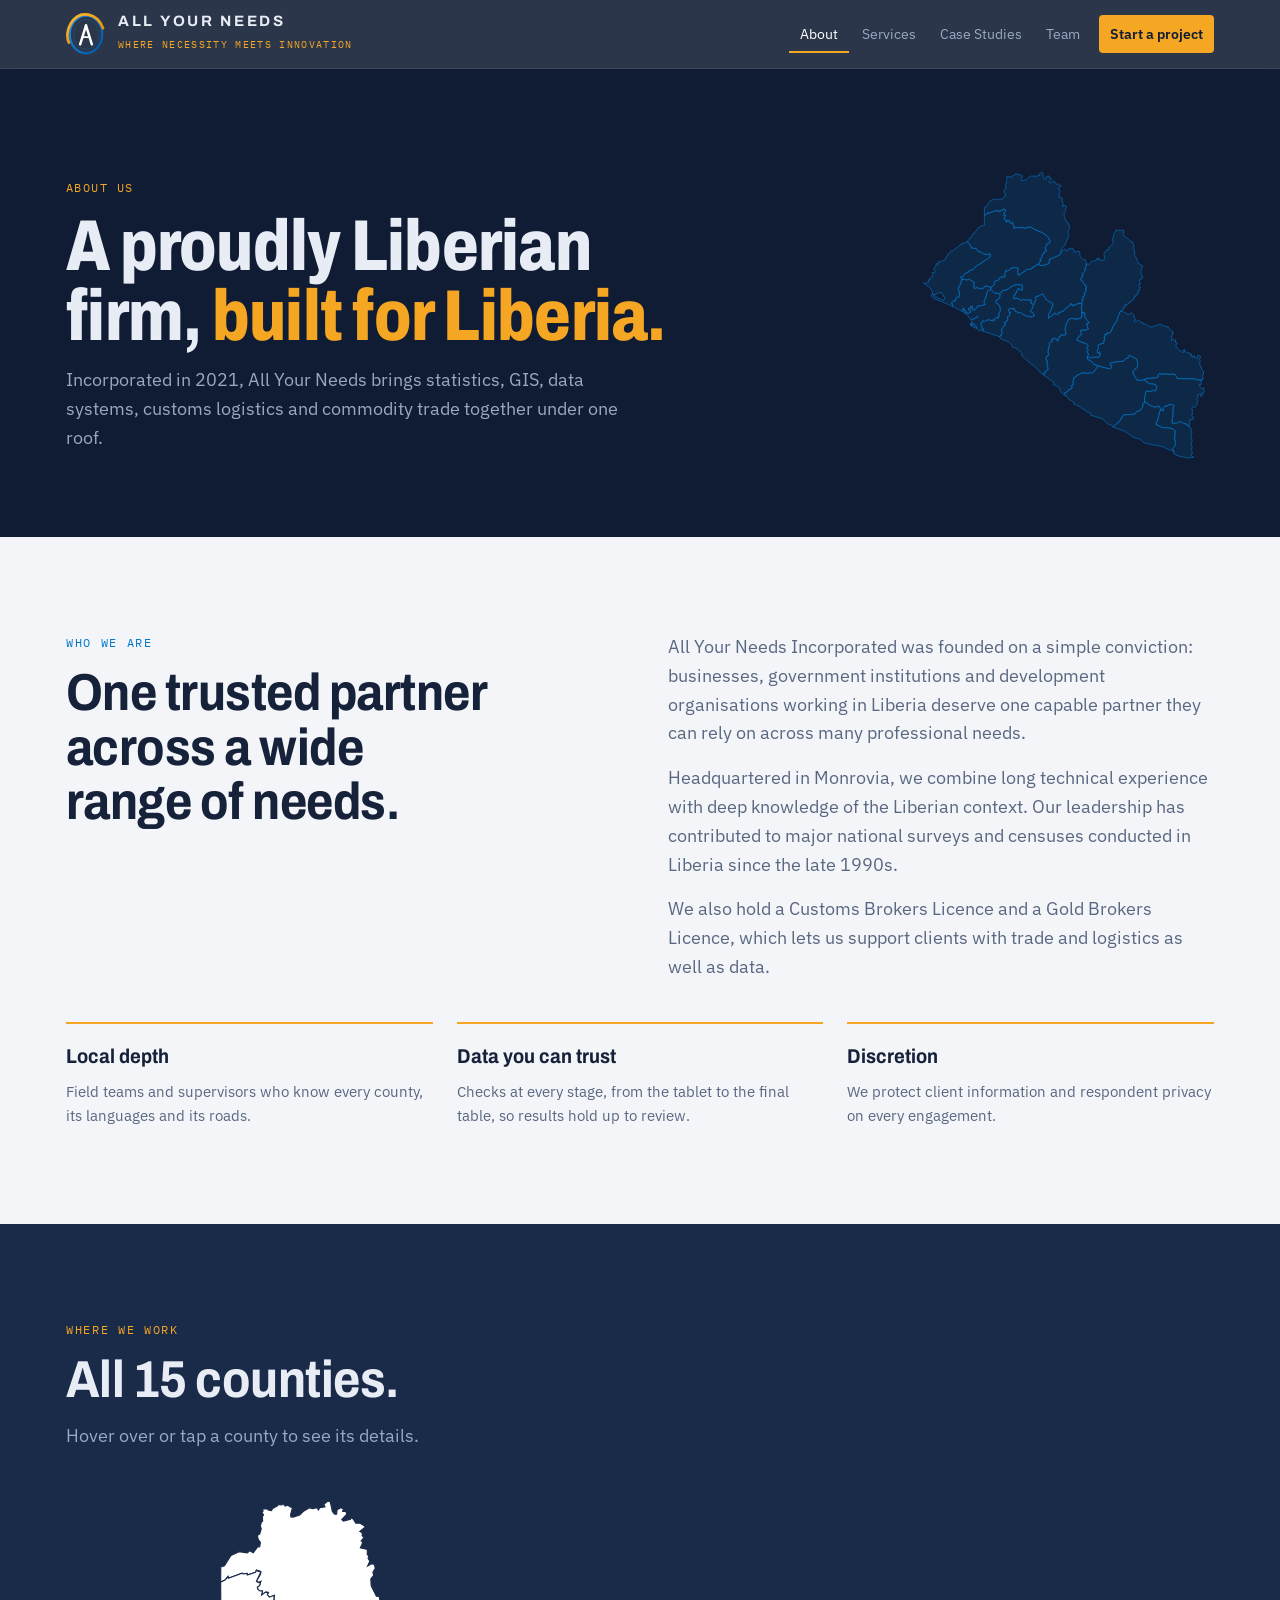
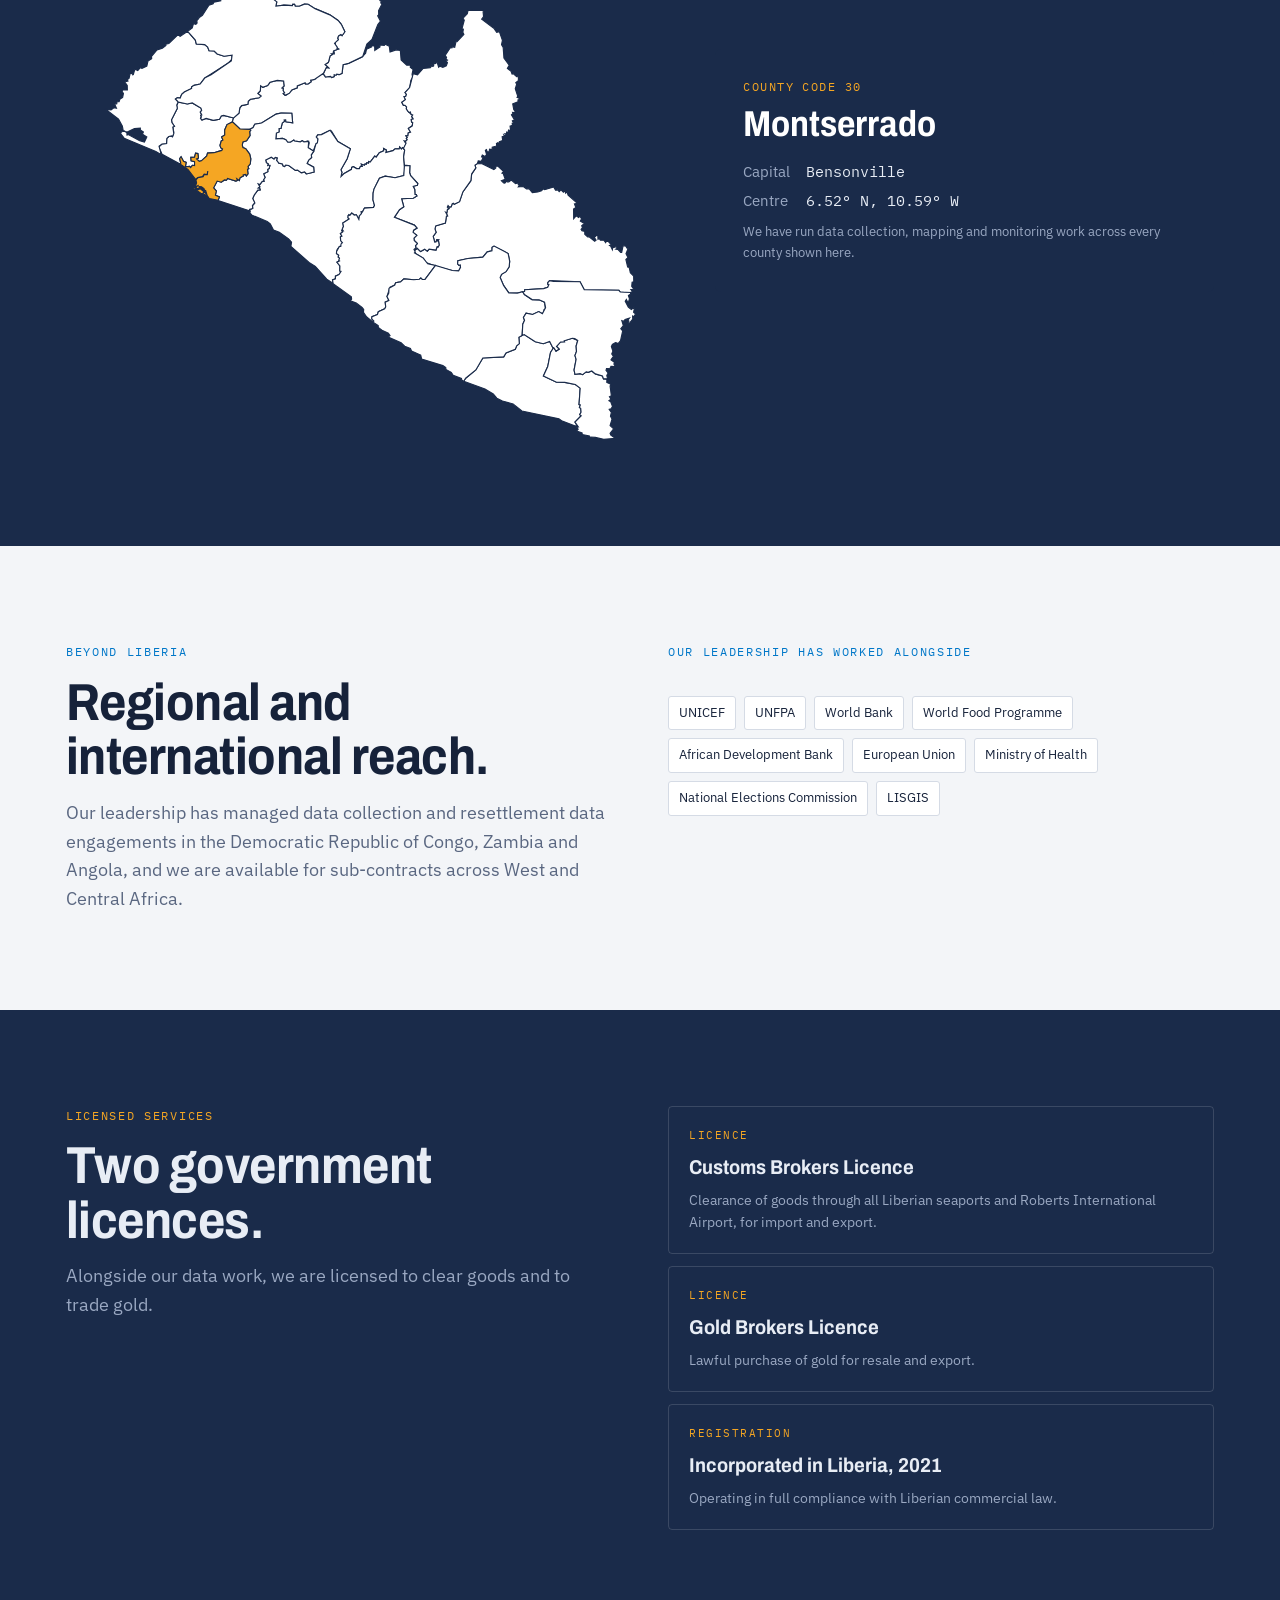
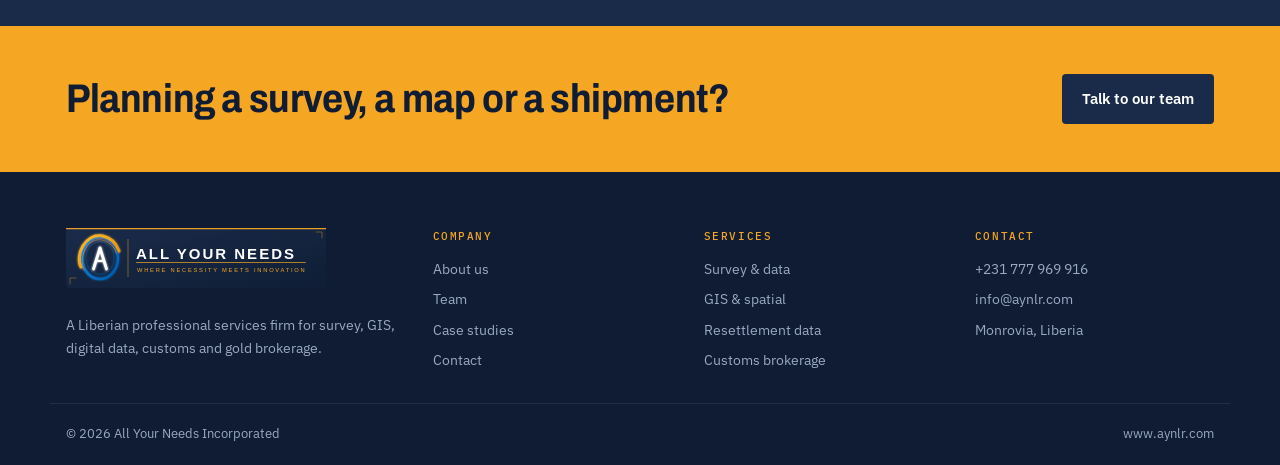
==== commit 9de82e96: "Add files via upload" ====
--- a/about.html
+++ b/about.html
@@ -1,252 +1,102 @@
-<!DOCTYPE html>
+<!doctype html>
 <html lang="en">
 <head>
-<meta charset="UTF-8">
-<meta name="viewport" content="width=device-width, initial-scale=1.0">
-<meta name="description" content="About All Your Needs — Liberia's premier professional services firm. Our story, mission, vision, and values.">
-<title>About Us | All Your Needs — Monrovia, Liberia</title>
+<meta charset="utf-8">
+<meta name="viewport" content="width=device-width, initial-scale=1, viewport-fit=cover">
+<title>About · All Your Needs</title>
+<meta name="claude:viewport-fit-sides" content="cover">
+<meta name="author" content="RERII">
+<meta name="description" content="About All Your Needs Incorporated, a Liberian professional services firm founded in 2021.">
+<link rel="icon" href="assets/icon.svg" type="image/svg+xml">
 <link rel="preconnect" href="https://fonts.googleapis.com">
-<link href="https://fonts.googleapis.com/css2?family=Cormorant+Garamond:wght@400;500;600;700&family=Outfit:wght@300;400;500;600&family=Barlow+Condensed:wght@400;600;700&display=swap" rel="stylesheet">
-<link rel="stylesheet" href="shared.css">
-<style>
-/* ── ABOUT PAGE SPECIFIC ────────────────────────────────── */
-.about-story { padding: var(--section-pad); background: var(--white); }
-.story-grid { display: grid; grid-template-columns: 1fr 1fr; gap: 80px; align-items: center; }
-.story-visual { position: relative; }
-.story-block { background: var(--navy); border-radius: 12px; padding: 48px; position: relative; overflow: hidden; }
-.story-block::before { content: ''; position: absolute; top: 0; left: 0; right: 0; height: 4px; background: linear-gradient(90deg, var(--gold), var(--blue)); }
-.story-quote { font-family: var(--font-display); font-size: 26px; font-weight: 600; color: var(--white); line-height: 1.45; margin-bottom: 24px; }
-.story-quote em { color: var(--gold); font-style: italic; }
-.story-float { position: absolute; bottom: -20px; right: -20px; background: var(--gold); border-radius: 10px; padding: 20px 24px; box-shadow: 0 12px 40px rgba(245,166,35,0.35); }
-.story-float-year { font-family: var(--font-display); font-size: 38px; font-weight: 700; color: var(--navy); line-height: 1; }
-.story-float-text { font-size: 12px; font-weight: 600; color: var(--navy); text-transform: uppercase; letter-spacing: 0.5px; }
-
-/* Mission Vision Values */
-.mvv { padding: var(--section-pad); background: var(--navy); position: relative; overflow: hidden; }
-.mvv::before { content: ''; position: absolute; top: 0; left: 0; right: 0; height: 3px; background: var(--gold); }
-.mvv-grid { display: grid; grid-template-columns: repeat(3, 1fr); gap: 32px; margin-top: 60px; }
-.mvv-card { background: rgba(255,255,255,0.05); border: 1px solid rgba(255,255,255,0.1); border-radius: 12px; padding: 40px 32px; transition: var(--transition); }
-.mvv-card:hover { background: rgba(255,255,255,0.08); transform: translateY(-4px); }
-.mvv-card-icon { font-size: 36px; margin-bottom: 20px; display: block; }
-.mvv-card-title { font-family: var(--font-display); font-size: 26px; font-weight: 700; color: var(--gold); margin-bottom: 16px; }
-.mvv-card-text { font-size: 15px; line-height: 1.8; color: rgba(255,255,255,0.65); }
-
-/* Values */
-.values-section { padding: var(--section-pad); background: var(--off-white); }
-.values-grid { display: grid; grid-template-columns: repeat(3, 1fr); gap: 20px; margin-top: 48px; }
-.value-card { background: var(--white); border: 1px solid var(--border); border-radius: 10px; padding: 32px 28px; transition: var(--transition); border-left: 4px solid transparent; }
-.value-card:hover { border-left-color: var(--gold); transform: translateX(4px); box-shadow: 0 8px 32px rgba(26,43,74,0.08); }
-.value-icon { font-size: 28px; margin-bottom: 14px; display: block; }
-.value-title { font-size: 17px; font-weight: 700; color: var(--navy); margin-bottom: 10px; }
-.value-text { font-size: 14px; line-height: 1.7; color: var(--grey); }
-
-/* Timeline */
-.timeline-section { padding: var(--section-pad); background: var(--white); }
-.timeline { position: relative; margin-top: 60px; }
-.timeline::before { content: ''; position: absolute; left: 50%; top: 0; bottom: 0; width: 2px; background: linear-gradient(to bottom, var(--gold), var(--blue)); transform: translateX(-50%); }
-.timeline-item { display: grid; grid-template-columns: 1fr 60px 1fr; gap: 0; margin-bottom: 48px; align-items: center; }
-.timeline-item:nth-child(even) .timeline-content { grid-column: 3; grid-row: 1; }
-.timeline-item:nth-child(even) .timeline-dot { grid-column: 2; }
-.timeline-item:nth-child(even) .timeline-empty { grid-column: 1; }
-.timeline-content { background: var(--off-white); border: 1px solid var(--border); border-radius: 10px; padding: 28px 32px; transition: var(--transition); }
-.timeline-content:hover { box-shadow: 0 8px 32px rgba(26,43,74,0.1); }
-.timeline-dot-wrap { display: flex; justify-content: center; }
-.timeline-dot { width: 44px; height: 44px; background: var(--gold); border-radius: 50%; display: flex; align-items: center; justify-content: center; font-family: var(--font-display); font-size: 15px; font-weight: 700; color: var(--navy); flex-shrink: 0; box-shadow: 0 4px 16px rgba(245,166,35,0.4); }
-.timeline-year { font-family: var(--font-label); font-size: 11px; letter-spacing: 2px; color: var(--gold); text-transform: uppercase; margin-bottom: 8px; }
-.timeline-title { font-size: 16px; font-weight: 700; color: var(--navy); margin-bottom: 8px; }
-.timeline-text { font-size: 14px; line-height: 1.6; color: var(--grey); }
-
-/* Licensed Credentials */
-.credentials { padding: var(--section-pad); background: var(--navy-deep); position: relative; }
-.credentials::before { content: ''; position: absolute; top: 0; left: 0; right: 0; height: 3px; background: var(--gold); }
-.cred-grid { display: grid; grid-template-columns: 1fr 1fr; gap: 32px; margin-top: 60px; }
-.cred-card { background: rgba(255,255,255,0.04); border: 1px solid rgba(245,166,35,0.25); border-radius: 12px; padding: 44px; position: relative; overflow: hidden; }
-.cred-card::after { content: 'LICENSED'; position: absolute; top: 18px; right: -22px; background: var(--gold); color: var(--navy); font-family: var(--font-label); font-size: 10px; letter-spacing: 2px; font-weight: 700; padding: 4px 32px; transform: rotate(0deg); }
-.cred-icon { font-size: 40px; margin-bottom: 20px; display: block; }
-.cred-title { font-family: var(--font-display); font-size: 28px; font-weight: 700; color: var(--white); margin-bottom: 16px; }
-.cred-text { font-size: 15px; line-height: 1.8; color: rgba(255,255,255,0.6); }
-
-/* CTA strip */
-.about-cta { padding: 80px 24px; background: var(--gold); text-align: center; }
-.about-cta-title { font-family: var(--font-display); font-size: clamp(28px, 4vw, 44px); font-weight: 700; color: var(--navy); margin-bottom: 16px; }
-.about-cta-sub { font-size: 16px; color: rgba(26,43,74,0.7); margin-bottom: 32px; }
-
-@media (max-width: 900px) {
-  .story-grid { grid-template-columns: 1fr; gap: 48px; }
-  .story-float { position: relative; bottom: auto; right: auto; margin-top: 16px; display: inline-block; }
-  .mvv-grid { grid-template-columns: 1fr; }
-  .values-grid { grid-template-columns: 1fr 1fr; }
-  .timeline::before { left: 20px; }
-  .timeline-item { grid-template-columns: 40px 1fr; }
-  .timeline-item:nth-child(even) .timeline-content { grid-column: 2; }
-  .timeline-item:nth-child(even) .timeline-dot { grid-column: 1; }
-  .timeline-item:nth-child(even) .timeline-empty { display: none; }
-  .timeline-content { grid-column: 2; }
-  .timeline-dot-wrap { grid-column: 1; }
-  .cred-grid { grid-template-columns: 1fr; }
-}
-@media (max-width: 600px) {
-  .values-grid { grid-template-columns: 1fr; }
-}
-</style>
+<link rel="stylesheet" href="https://fonts.googleapis.com/css2?family=Archivo:wdth,wght@62..125,400..800&family=IBM+Plex+Sans:wght@400;500;600&family=IBM+Plex+Mono:wght@400;500&display=swap">
+<link rel="stylesheet" href="assets/styles.css">
 </head>
 <body>
-<div id="navPlaceholder"></div>
+<header class="site">
+  <div class="wrap nav">
+    <a class="brand" href="index.html" aria-label="All Your Needs, home">
+      <svg viewBox="-42 -50 84 98" aria-hidden="true"><defs><linearGradient id="hRing" x1="0" y1="0" x2="1" y2="1"><stop offset="0" stop-color="#1E8FE1"/><stop offset="1" stop-color="#0055A5"/></linearGradient><linearGradient id="hSw" x1="0" y1="0" x2="1" y2="1"><stop offset="0" stop-color="#FFB830"/><stop offset="1" stop-color="#E08A00"/></linearGradient></defs><ellipse rx="36" ry="42" fill="none" stroke="url(#hRing)" stroke-width="5"/><ellipse rx="28" ry="33" fill="none" stroke="#0077C8" stroke-width="1.5" opacity=".4"/><path d="M -38 18 C -50 -5, -30 -50, 5 -44 C 20 -41, 32 -30, 38 -14" fill="none" stroke="url(#hSw)" stroke-width="6" stroke-linecap="round"/><g stroke="#fff" stroke-linecap="round"><line x1="-13" y1="22" x2="0" y2="-20" stroke-width="5.5"/><line x1="13" y1="22" x2="0" y2="-20" stroke-width="5.5"/><line x1="-7.5" y1="6" x2="7.5" y2="6" stroke-width="4"/></g></svg>
+      <span><b>ALL YOUR NEEDS</b><small>WHERE NECESSITY MEETS INNOVATION</small></span>
+    </a>
+    <button class="menu-btn" id="menuBtn" aria-expanded="false" aria-controls="navLinks">Menu</button>
+    <nav class="links" id="navLinks" aria-label="Main">
+      <a href="about.html" aria-current="page">About</a>
+      <a href="services.html">Services</a>
+      <a href="case-studies.html">Case Studies</a>
+      <a href="team.html">Team</a>
+      <a href="contact.html" class="cta">Start a project</a>
+    </nav>
+  </div>
+</header>
+<section class="page-head">
+  <div class="wrap">
+    <div class="stack-sm hero-load"><span class="crumb">About us</span><h1>A proudly Liberian firm, <em>built for Liberia.</em></h1><p>Incorporated in 2021, All Your Needs brings statistics, GIS, data systems, customs logistics and commodity trade together under one roof.</p></div>
+    <svg class="head-map" viewBox="0 0 440 440" aria-hidden="true"></svg>
+  </div>
+</section>
 
-<!-- HERO -->
-<div class="page-hero">
-  <div class="page-hero-inner">
-    <div class="breadcrumb">
-      <a href="index.html">Home</a>
-      <span class="breadcrumb-sep">/</span>
-      <span class="breadcrumb-current">About Us</span>
+<section class="pad">
+  <div class="wrap two">
+    <div class="stack-sm rv"><span class="eyebrow">Who we are</span><h2>One trusted partner across a wide range of needs.</h2></div>
+    <div class="rv">
+      <p class="lede">All Your Needs Incorporated was founded on a simple conviction: businesses, government institutions and development organisations working in Liberia deserve one capable partner they can rely on across many professional needs.</p>
+      <p class="lede">Headquartered in Monrovia, we combine long technical experience with deep knowledge of the Liberian context. Our leadership has contributed to major national surveys and censuses conducted in Liberia since the late 1990s.</p>
+      <p class="lede">We also hold a Customs Brokers Licence and a Gold Brokers Licence, which lets us support clients with trade and logistics as well as data.</p>
     </div>
-    <span class="page-hero-label">Our Story</span>
-    <h1 class="page-hero-title">Built in Liberia.<br><em>Built for Liberia.</em></h1>
-    <p class="page-hero-sub">All Your Needs was founded in 2021 with one conviction — that organisations operating in Liberia deserve a single, trusted, capable partner. Here is our story.</p>
   </div>
-</div>
+  <div class="wrap">
+    <div class="values">
+      <div class="value rv"><b>Local depth</b><p>Field teams and supervisors who know every county, its languages and its roads.</p></div>
+      <div class="value rv"><b>Data you can trust</b><p>Checks at every stage, from the tablet to the final table, so results hold up to review.</p></div>
+      <div class="value rv"><b>Discretion</b><p>We protect client information and respondent privacy on every engagement.</p></div>
+    </div>
+  </div>
+</section>
 
-<!-- OUR STORY -->
-<section class="about-story">
-  <div class="container">
-    <div class="story-grid">
-      <div class="story-visual reveal">
-        <div class="story-block">
-          <p class="story-quote">"We do not just provide services. We become the <em>trusted local partner</em> that every organisation working in Liberia needs."</p>
-          <div style="display:flex;align-items:center;gap:12px;">
-            <div style="width:44px;height:44px;background:var(--gold);border-radius:50%;display:flex;align-items:center;justify-content:center;">
-              <span style="font-family:var(--font-display);font-size:20px;font-weight:700;color:var(--navy);">J</span>
-            </div>
-            <div>
-              <div style="font-size:14px;font-weight:600;color:var(--white);">Joseph W. Nyan</div>
-              <div style="font-size:12px;color:rgba(255,255,255,0.5);">Chief Executive Officer</div>
-            </div>
-          </div>
-        </div>
-        <div class="story-float">
-          <div class="story-float-year">2021</div>
-          <div class="story-float-text">Incorporated<br>in Liberia</div>
-        </div>
-      </div>
-      <div class="reveal reveal-delay-2">
-        <span class="label">Who We Are</span>
-        <h2 class="section-title">Liberia's Most Versatile Professional Services Firm</h2>
-        <p class="section-body">All Your Needs is a proudly Liberian professional services firm incorporated in 2021 under the laws of the Republic of Liberia. We were built around a simple but powerful conviction — that businesses, government institutions, and development organisations operating in Liberia deserve one trusted, capable partner across a comprehensive range of professional needs.</p>
-        <p class="section-body">Headquartered in Monrovia, our leadership team brings personal professional experience spanning virtually every major national survey and census conducted in Liberia since the late 1990s. Our principals have worked alongside UNICEF, UNFPA, the World Bank, the African Development Bank, the European Union, the Ministry of Health, the National Elections Commission, and LISGIS — and that expertise now powers every All Your Needs engagement.</p>
-        <p class="section-body">We are uniquely positioned among Liberian firms in holding both a <strong>Customs Brokers Licence</strong> and a <strong>Gold Brokers Licence</strong> — giving our clients immediate, legally compliant access to Liberia's trade and commodities markets.</p>
-        <div style="display:flex;gap:16px;flex-wrap:wrap;margin-top:32px;">
-          <a href="team.html" class="btn btn-primary">Meet Our Team</a>
-          <a href="contact.html" class="btn btn-outline">Work With Us</a>
-        </div>
+<section class="navy pad">
+  <div class="wrap">
+    <div class="stack-sm rv" style="margin-bottom:40px"><span class="eyebrow">Where we work</span><h2>All 15 counties.</h2><p class="lede">Hover over or tap a county to see its details.</p></div>
+    <div class="explorer">
+      <svg id="explorerMap" viewBox="0 0 440 440" aria-label="Map of Liberia's 15 counties"></svg>
+      <div class="county-card" id="countyCard" aria-live="polite">
+        <span class="code">COUNTY CODE</span><h3>Montserrado</h3>
+        <dl><dt>Capital</dt><dd data-k="cap">Bensonville</dd><dt>Centre</dt><dd data-k="ll">–</dd></dl>
+        <p>We have run data collection, mapping and monitoring work across every county shown here.</p>
       </div>
     </div>
   </div>
 </section>
 
-<!-- MISSION VISION VALUES -->
-<section class="mvv">
-  <div class="container">
-    <div class="reveal" style="text-align:center;max-width:600px;margin:0 auto;">
-      <span class="label" style="color:var(--gold);">Our Foundation</span>
-      <h2 class="section-title" style="color:var(--white);">Mission, Vision & Values</h2>
-    </div>
-    <div class="mvv-grid">
-      <div class="mvv-card reveal reveal-delay-1">
-        <span class="mvv-card-icon">🎯</span>
-        <div class="mvv-card-title">Our Mission</div>
-        <p class="mvv-card-text">To deliver innovative, reliable, and client-centred services — empowering clients to achieve their goals while contributing to Liberia's sustainable development. We solve real problems with real expertise, on time, every time.</p>
-      </div>
-      <div class="mvv-card reveal reveal-delay-2">
-        <span class="mvv-card-icon">🌟</span>
-        <div class="mvv-card-title">Our Vision</div>
-        <p class="mvv-card-text">To be the most trusted and versatile professional services firm in Liberia — synonymous with quality, integrity, and impactful results. The partner of first choice for every organisation working in the country.</p>
-      </div>
-      <div class="mvv-card reveal reveal-delay-3">
-        <span class="mvv-card-icon">🤝</span>
-        <div class="mvv-card-title">Our Promise</div>
-        <p class="mvv-card-text">We bring decades of proven expertise, deep local knowledge, and genuine accountability to every engagement. When All Your Needs commits to a project, we deliver — regardless of the field conditions, the timeline, or the complexity.</p>
-      </div>
+<section class="pad">
+  <div class="wrap two">
+    <div class="stack-sm rv"><span class="eyebrow">Beyond Liberia</span><h2>Regional and international reach.</h2><p class="lede">Our leadership has managed data collection and resettlement data engagements in the Democratic Republic of Congo, Zambia and Angola, and we are available for sub-contracts across West and Central Africa.</p></div>
+    <div class="stack-sm rv"><span class="eyebrow">Our leadership has worked alongside</span>
+      <div class="clients light"><span>UNICEF</span><span>UNFPA</span><span>World Bank</span><span>World Food Programme</span><span>African Development Bank</span><span>European Union</span><span>Ministry of Health</span><span>National Elections Commission</span><span>LISGIS</span></div></div>
+  </div>
+</section>
+
+<section class="navy pad">
+  <div class="wrap two">
+    <div class="stack-sm rv"><span class="eyebrow">Licensed services</span><h2>Two government licences.</h2><p class="lede">Alongside our data work, we are licensed to clear goods and to trade gold.</p></div>
+    <div class="lic-cards rv">
+      <div class="lic-card"><span class="eyebrow">Licence</span><b>Customs Brokers Licence</b><span>Clearance of goods through all Liberian seaports and Roberts International Airport, for import and export.</span></div>
+      <div class="lic-card"><span class="eyebrow">Licence</span><b>Gold Brokers Licence</b><span>Lawful purchase of gold for resale and export.</span></div>
+      <div class="lic-card"><span class="eyebrow">Registration</span><b>Incorporated in Liberia, 2021</b><span>Operating in full compliance with Liberian commercial law.</span></div>
     </div>
   </div>
 </section>
-
-<!-- VALUES -->
-<section class="values-section">
-  <div class="container">
-    <div class="section-header reveal" style="text-align:center;max-width:600px;margin:0 auto 0;">
-      <span class="label">What We Stand For</span>
-      <h2 class="section-title">Our Core Values</h2>
-    </div>
-    <div class="values-grid">
-      <div class="value-card reveal reveal-delay-1">
-        <span class="value-icon">⚖️</span>
-        <div class="value-title">Integrity</div>
-        <p class="value-text">We do what we say and say what we do. Every engagement — regardless of size — is handled with the highest standards of professional ethics.</p>
-      </div>
-      <div class="value-card reveal reveal-delay-2">
-        <span class="value-icon">🏆</span>
-        <div class="value-title">Excellence</div>
-        <p class="value-text">We hold ourselves to international standards of quality. Our work must stand up to scrutiny from the World Bank, the UN, and governments alike.</p>
-      </div>
-      <div class="value-card reveal reveal-delay-3">
-        <span class="value-icon">💡</span>
-        <div class="value-title">Innovation</div>
-        <p class="value-text">We solve problems creatively. When a mid-project challenge emerges, we build a new tool rather than deliver an incomplete result.</p>
-      </div>
-      <div class="value-card reveal reveal-delay-1">
-        <span class="value-icon">🎯</span>
-        <div class="value-title">Client Focus</div>
-        <p class="value-text">Our clients' success is our success. We listen carefully, respond quickly, and tailor every engagement to the specific needs of the project and the context.</p>
-      </div>
-      <div class="value-card reveal reveal-delay-2">
-        <span class="value-icon">📋</span>
-        <div class="value-title">Accountability</div>
-        <p class="value-text">We take ownership of our work and our results. Full transparency with clients throughout every stage of an engagement — no surprises.</p>
-      </div>
-      <div class="value-card reveal reveal-delay-3">
-        <span class="value-icon">🇱🇷</span>
-        <div class="value-title">Local Pride</div>
-        <p class="value-text">We are proudly Liberian. We invest in local talent, build local capacity, and contribute to the long-term development of our country.</p>
-      </div>
-    </div>
+<section class="cta-band"><div class="wrap"><h2>Planning a survey, a map or a shipment?</h2><a class="btn navyb" href="contact.html">Talk to our team</a></div></section>
+<footer>
+  <div class="wrap foot">
+    <div class="stack-sm"><img src="assets/logo-dark.svg" alt="All Your Needs, where necessity meets innovation" width="260" height="60"><p>A Liberian professional services firm for survey, GIS, digital data, customs and gold brokerage.</p></div>
+    <div><h4>Company</h4><ul><li><a href="about.html">About us</a></li><li><a href="team.html">Team</a></li><li><a href="case-studies.html">Case studies</a></li><li><a href="contact.html">Contact</a></li></ul></div>
+    <div><h4>Services</h4><ul><li><a href="services.html#survey">Survey &amp; data</a></li><li><a href="services.html#gis">GIS &amp; spatial</a></li><li><a href="services.html#resettlement">Resettlement data</a></li><li><a href="services.html#customs">Customs brokerage</a></li></ul></div>
+    <div><h4>Contact</h4><ul><li>+231 777 969 916</li><li>info@aynlr.com</li><li>Monrovia, Liberia</li></ul></div>
   </div>
-</section>
-
-<!-- LICENSED CREDENTIALS -->
-<section class="credentials">
-  <div class="container">
-    <div class="reveal" style="text-align:center;max-width:600px;margin:0 auto;">
-      <span class="label" style="color:var(--gold);">Regulated & Compliant</span>
-      <h2 class="section-title" style="color:var(--white);">Our Licensed Capabilities</h2>
-      <p style="font-size:16px;color:rgba(255,255,255,0.6);line-height:1.8;">All Your Needs holds two government-issued licences that are rare among Liberian firms — giving our clients direct, legally compliant access to services that most competitors simply cannot offer.</p>
-    </div>
-    <div class="cred-grid">
-      <div class="cred-card reveal reveal-delay-1">
-        <span class="cred-icon">🛃</span>
-        <div class="cred-title">Customs Brokers Licence</div>
-        <p class="cred-text">We are licensed by the Government of Liberia to clear goods on behalf of clients through all Liberian seaports — Freeport of Monrovia, Buchanan Port, Greenville Port, Harper Port — and through Roberts International Airport, for both import and export. We manage all documentation, tariff classification, duty calculation, and liaison with the Liberia Revenue Authority.</p>
-      </div>
-      <div class="cred-card reveal reveal-delay-2">
-        <span class="cred-icon">🥇</span>
-        <div class="cred-title">Gold Brokers Licence</div>
-        <p class="cred-text">We hold a government-issued licence to purchase gold from artisanal and small-scale miners for resale and export. All transactions are fully compliant with Liberian minerals regulations and documented transparently. We liaise directly with the Ministry of Mines and Energy and can support international buyers seeking a compliant, traceable Liberian supply chain.</p>
-      </div>
-    </div>
-  </div>
-</section>
-
-<!-- CTA -->
-<div class="about-cta">
-  <div class="container">
-    <h2 class="about-cta-title">Ready to Work With Us?</h2>
-    <p class="about-cta-sub">Whatever your operational requirement in Liberia — we have the expertise, the licences, and the local knowledge to deliver.</p>
-    <a href="contact.html" class="btn btn-dark">Get In Touch →</a>
-  </div>
-</div>
-
-<div id="footerPlaceholder"></div>
-<script src="shared.js"></script>
-<script>injectNav('about.html'); injectFooter(); initReveal();</script>
+  <div class="wrap foot-bar"><span>© 2026 All Your Needs Incorporated</span><span>www.aynlr.com</span></div>
+</footer>
+<script src="assets/counties.js"></script>
+<script src="assets/site.js"></script>
 </body>
 </html>
--- a/assets/styles.css
+++ b/assets/styles.css
@@ -0,0 +1,360 @@
+/* AYN Inc. website v8 — shared styles
+   Layout: navy field-to-decision bands alternating with paper bands; hero map, sticky story, exploded map, hover-reveal services. */
+:root{
+  --navy:#1A2B4A; --navy-deep:#101C33; --blue:#0077C8; --gold:#F5A623; --gold-deep:#B97508;
+  --paper:#F3F5F8; --white:#FFFFFF; --ink:#16223A; --muted:#5A6781; --line:#D5DBE5; --on-navy:#E8EDF5; --on-navy-dim:#9AA8C2;
+  --f-display:"Archivo","Arial Narrow",Arial,sans-serif;
+  --f-body:"IBM Plex Sans",system-ui,-apple-system,"Segoe UI",sans-serif;
+  --f-mono:"IBM Plex Mono",ui-monospace,Menlo,Consolas,monospace;
+  --gutter:max(16px, env(safe-area-inset-left, 0px));
+  --gutter-r:max(16px, env(safe-area-inset-right, 0px));
+  --ease:cubic-bezier(.2,.7,.2,1);
+  color-scheme:light;
+}
+*{box-sizing:border-box}
+html{scroll-behavior:smooth}
+body{margin:0;background:var(--paper);color:var(--ink);font-family:var(--f-body);font-size:16px;line-height:1.6}
+body::before{content:"";position:fixed;inset:0 0 auto;height:env(safe-area-inset-top,0px);z-index:60;background:var(--navy-deep)}
+img{max-width:100%}
+a{color:inherit}
+:focus-visible{outline:2px solid var(--gold);outline-offset:3px}
+.wrap{max-width:1180px;margin:0 auto;padding-left:var(--gutter);padding-right:var(--gutter-r)}
+.eyebrow{font-family:var(--f-mono);font-size:12px;letter-spacing:.14em;text-transform:uppercase;color:var(--blue)}
+.navy .eyebrow{color:var(--gold)}
+h1,h2,h3{font-family:var(--f-display);text-wrap:balance;margin:0;line-height:1.05}
+h2{font-size:clamp(30px,4.4vw,52px);font-weight:700;font-stretch:88%;letter-spacing:-.01em}
+p{margin:0}
+.lede{font-size:18px;color:var(--muted);max-width:60ch}
+.navy{background:var(--navy);color:var(--on-navy)}
+.navy .lede{color:var(--on-navy-dim)}
+section{position:relative}
+.stack-sm{display:grid;gap:14px}
+.pad{padding-block:96px}
+.text-link{color:var(--blue);font-weight:600;text-decoration:none;border-bottom:1px solid transparent;transition:border-color .2s}
+.text-link:hover{border-color:currentColor}
+.navy .text-link{color:var(--gold)}
+
+/* ---------- Header ---------- */
+header.site{position:sticky;top:env(safe-area-inset-top,0px);z-index:50;background:rgba(16,28,51,.88);backdrop-filter:blur(10px);-webkit-backdrop-filter:blur(10px);border-bottom:1px solid rgba(255,255,255,.08)}
+.nav{display:flex;align-items:center;justify-content:space-between;gap:16px;padding-block:12px}
+.brand{display:flex;align-items:center;gap:12px;text-decoration:none;color:var(--on-navy)}
+.brand svg{width:40px;height:44px;flex:none}
+.brand b{font-family:"Trebuchet MS","Century Gothic",var(--f-display);font-weight:700;font-size:15px;letter-spacing:.18em;display:block;line-height:1.15}
+.brand small{font-family:var(--f-mono);font-size:9.5px;color:var(--gold);letter-spacing:.14em}
+.links{display:flex;gap:2px;align-items:center}
+.links a{text-decoration:none;color:var(--on-navy-dim);font-size:14px;padding:8px 11px;border-radius:4px;transition:color .2s}
+.links a:hover,.links a[aria-current="page"]{color:#fff}
+.links a[aria-current="page"]{box-shadow:inset 0 -2px 0 var(--gold);border-radius:0}
+.links a.cta{background:var(--gold);color:var(--navy-deep);font-weight:600;margin-left:6px;border-radius:4px;box-shadow:none}
+.menu-btn{display:none;background:none;border:1px solid rgba(255,255,255,.25);color:#fff;border-radius:4px;padding:8px 12px;font:inherit;font-size:14px}
+@media (max-width:920px){
+  .links{display:none;position:absolute;left:0;right:0;top:100%;flex-direction:column;align-items:stretch;background:var(--navy-deep);padding:8px var(--gutter-r) 16px var(--gutter)}
+  .links.open{display:flex}
+  .links a[aria-current="page"]{box-shadow:inset 3px 0 0 var(--gold)}
+  .links a.cta{margin:8px 0 0}
+  .menu-btn{display:block}
+}
+
+/* ---------- Buttons ---------- */
+.btns{display:flex;gap:12px;flex-wrap:wrap}
+.btn{display:inline-flex;align-items:center;gap:8px;padding:13px 20px;border-radius:4px;font-weight:600;font-size:15px;text-decoration:none;transition:transform .25s var(--ease),background .25s}
+.btn:hover{transform:translateY(-2px)}
+.btn.gold{background:var(--gold);color:var(--navy-deep)}
+.btn.navyb{background:var(--navy);color:#fff}
+.btn.ghost{border:1px solid rgba(255,255,255,.3);color:#fff}
+.btn.ghost:hover{background:rgba(255,255,255,.08)}
+.btn.outline{border:1px solid var(--line);color:var(--ink);background:#fff}
+
+/* ---------- Hero (home) ---------- */
+.hero{background:var(--navy-deep);color:var(--on-navy);overflow:hidden;isolation:isolate}
+.hero canvas,.hero video{position:absolute;inset:0;width:100%;height:100%;z-index:-1;display:block;object-fit:cover}
+.hero-inner{padding-block:clamp(72px,12vw,150px) clamp(56px,8vw,96px);display:grid;gap:28px;max-width:640px}
+.hero h1{font-size:clamp(44px,7.2vw,92px);font-weight:800;font-stretch:78%;letter-spacing:-.015em;line-height:.95}
+.hero h1 em{font-style:normal;color:var(--gold)}
+.hero p.sub{font-size:19px;color:var(--on-navy-dim);max-width:46ch}
+.coord{font-family:var(--f-mono);font-size:12px;color:var(--on-navy-dim);letter-spacing:.06em}
+.video-tag{position:absolute;right:var(--gutter-r);bottom:16px;font-family:var(--f-mono);font-size:10.5px;letter-spacing:.08em;color:var(--on-navy-dim);border:1px dashed rgba(255,255,255,.25);padding:5px 8px;border-radius:3px}
+.hero-load > *{animation:rise .9s var(--ease) both}
+.hero-load > *:nth-child(2){animation-delay:.12s}.hero-load > *:nth-child(3){animation-delay:.24s}.hero-load > *:nth-child(4){animation-delay:.36s}
+@keyframes rise{from{transform:translateY(18px);opacity:.2}to{transform:none;opacity:1}}
+
+/* ---------- Page header (inner pages) ---------- */
+.page-head{background:var(--navy-deep);color:var(--on-navy);overflow:hidden;isolation:isolate}
+.page-head .wrap{display:grid;grid-template-columns:minmax(0,1.3fr) minmax(0,.7fr);gap:40px;align-items:center;padding-block:clamp(56px,8vw,96px) clamp(48px,6vw,72px)}
+.page-head h1{font-size:clamp(40px,6vw,72px);font-weight:800;font-stretch:80%;line-height:.98;letter-spacing:-.01em}
+.page-head h1 em{font-style:normal;color:var(--gold)}
+.page-head p{font-size:18px;color:var(--on-navy-dim);max-width:52ch}
+.page-head .crumb{font-family:var(--f-mono);font-size:12px;letter-spacing:.12em;color:var(--gold);text-transform:uppercase}
+.head-map{width:100%;max-width:300px;justify-self:end;opacity:.9}
+@media (max-width:760px){.page-head .wrap{grid-template-columns:1fr}.head-map{display:none}}
+
+/* ---------- Proof strip ---------- */
+.proof{border-bottom:1px solid var(--line);background:#fff}
+.proof .wrap{display:grid;grid-template-columns:repeat(4,1fr)}
+.proof .cell{padding-block:24px;padding-right:16px;border-right:1px solid var(--line);padding-left:20px}
+.proof .cell:first-child{padding-left:0}
+.proof .cell:last-child{border-right:0}
+.proof strong{display:block;font-family:var(--f-display);font-size:28px;font-weight:700;font-stretch:85%;color:var(--navy)}
+.proof span{font-size:13.5px;color:var(--muted)}
+@media (max-width:760px){.proof .wrap{grid-template-columns:1fr 1fr}.proof .cell{padding-left:0;border-right:0;border-bottom:1px solid var(--line)}}
+
+/* ---------- Story (scroll storyline) ---------- */
+.story{padding-block:96px 40px}
+.story-head{margin-bottom:48px}
+.story-grid{display:grid;grid-template-columns:minmax(0,1fr) minmax(0,1.1fr);gap:56px}
+.steps{display:grid}
+.step{min-height:72vh;display:flex;flex-direction:column;justify-content:center;gap:14px;padding-block:24px;opacity:.4;transition:opacity .5s var(--ease)}
+.step.on{opacity:1}
+.step .k{font-family:var(--f-mono);font-size:12px;color:var(--gold);letter-spacing:.12em}
+.step h3{font-size:clamp(26px,3vw,38px);font-weight:700;font-stretch:90%}
+.step p{color:var(--on-navy-dim);max-width:44ch}
+.step .data{font-family:var(--f-mono);font-size:12px;color:var(--on-navy-dim);border-left:2px solid var(--blue);padding-left:12px}
+.panel-wrap{position:relative}
+.panel{position:sticky;top:calc(env(safe-area-inset-top,0px) + 96px);height:min(520px,70vh);border-radius:6px;background:var(--navy-deep);border:1px solid rgba(255,255,255,.08);overflow:hidden}
+.scene{position:absolute;inset:0;padding:28px;display:flex;flex-direction:column;justify-content:center;gap:14px;opacity:0;transform:scale(.97);transition:opacity .6s var(--ease),transform .6s var(--ease);pointer-events:none}
+.scene.on{opacity:1;transform:none}
+.scene-label{position:absolute;top:16px;left:20px;font-family:var(--f-mono);font-size:11px;letter-spacing:.12em;color:var(--on-navy-dim);text-transform:uppercase}
+.tablet{align-self:center;width:min(300px,100%);background:#0B1426;border:8px solid #22324F;border-radius:18px;padding:18px;display:grid;gap:10px}
+.field{display:flex;justify-content:space-between;gap:12px;font-size:13px;border-bottom:1px solid rgba(255,255,255,.07);padding-bottom:8px}
+.field span:first-child{color:var(--on-navy-dim)}
+.field span:last-child{font-family:var(--f-mono);color:#fff}
+.bar{height:6px;border-radius:3px;background:rgba(255,255,255,.08);overflow:hidden}
+.bar i{display:block;height:100%;width:0;background:var(--gold);transition:width 1.8s var(--ease)}
+.scene.on .bar i{width:78%}
+.gps{font-family:var(--f-mono);font-size:11px;color:var(--blue)}
+.tbl{width:100%;border-collapse:collapse;font-family:var(--f-mono);font-size:12px}
+.tbl th{text-align:left;color:var(--on-navy-dim);font-weight:500;padding:8px 6px;border-bottom:1px solid rgba(255,255,255,.12)}
+.tbl td{padding:8px 6px;border-bottom:1px solid rgba(255,255,255,.06);color:#fff;font-variant-numeric:tabular-nums}
+.tbl tr.dup td{color:#F08A7E;text-decoration:line-through;transition:opacity .6s .8s}
+.scene.on .tbl tr.dup td{opacity:.35}
+.tbl .ok{color:#5CC48B}
+.flag{font-family:var(--f-mono);font-size:11px;color:var(--gold)}
+.mapsvg{width:100%;height:100%;max-height:420px}
+.scene .pt{opacity:0;transition:opacity .4s}
+.scene.on .pt{opacity:1}
+.dash{display:grid;gap:14px}
+.bars{display:flex;align-items:flex-end;gap:10px;height:170px;border-bottom:1px solid rgba(255,255,255,.15);padding-bottom:2px}
+.bars div{flex:1;background:var(--blue);border-radius:3px 3px 0 0;height:0;transition:height 1s var(--ease)}
+.bars div:nth-child(3){background:var(--gold)}
+.bars-lbl{display:flex;gap:10px;font-family:var(--f-mono);font-size:10.5px;color:var(--on-navy-dim)}
+.bars-lbl span{flex:1;text-align:center}
+.brief{background:#fff;color:var(--ink);border-radius:4px;padding:14px 16px;display:grid;gap:4px}
+.brief b{font-family:var(--f-display);font-size:16px}
+.brief span{font-size:13px;color:var(--muted)}
+@media (max-width:860px){
+  .story-grid{grid-template-columns:1fr;gap:0}
+  .panel-wrap{order:-1;position:sticky;top:calc(env(safe-area-inset-top,0px) + 68px);z-index:2}
+  .panel{position:relative;top:0;height:300px}
+  .scene{padding:18px}
+  .step{min-height:60vh}
+  .tablet{width:240px;padding:12px;gap:6px}
+  .bars{height:110px}
+}
+
+/* ---------- Breakdown ---------- */
+.breakdown{height:260vh;background:var(--paper)}
+.bd-sticky{position:sticky;top:calc(env(safe-area-inset-top,0px) + 68px);height:calc(100vh - 68px);display:grid;align-items:center;overflow:hidden}
+.bd-grid{display:grid;grid-template-columns:minmax(0,.9fr) minmax(0,1.2fr);gap:40px;align-items:center}
+.bd-copy{display:grid;gap:18px}
+.layer-list{list-style:none;margin:8px 0 0;padding:0;display:grid;gap:2px}
+.layer-list li{display:grid;grid-template-columns:44px 1fr;gap:10px;padding:10px 0;border-top:1px solid var(--line)}
+.layer-list li span:first-child{font-family:var(--f-mono);font-size:12px;color:var(--muted);padding-top:3px}
+.layer-list li b{display:block;font-family:var(--f-display);font-size:18px;font-weight:650;transition:color .3s}
+.layer-list li small{color:var(--muted);font-size:13.5px}
+.layer-list li.on span:first-child,.layer-list li.on b{color:var(--blue)}
+.stage{perspective:1600px;height:min(560px,64vh);display:grid;place-items:center}
+.stack{position:relative;width:min(400px,80vw);aspect-ratio:1;max-width:100%;transform-style:preserve-3d;transform:rotateX(50deg) rotateZ(-28deg)}
+.layer{position:absolute;inset:0;transform-style:preserve-3d;transition:transform .15s linear}
+.layer svg{width:100%;height:100%;overflow:visible}
+.bd-note{font-family:var(--f-mono);font-size:11px;color:var(--muted)}
+@media (max-width:860px){
+  .breakdown{height:220vh}
+  .bd-grid{grid-template-columns:1fr;gap:4px}
+  .bd-copy h2{font-size:28px}
+  .bd-copy .lede,.layer-list li small{display:none}
+  .layer-list{grid-template-columns:1fr 1fr;gap:0 12px}
+  .layer-list li{padding:6px 0}
+  .layer-list li b{font-size:15px}
+  .stage{height:46vh}
+  .stack{width:min(300px,72vw)}
+}
+
+/* ---------- Services hover reveal ---------- */
+.svc-head{display:flex;justify-content:space-between;align-items:end;gap:24px;flex-wrap:wrap;margin-bottom:40px}
+.svc-grid{display:grid;grid-template-columns:repeat(4,minmax(0,1fr));gap:1px;background:var(--line);border:1px solid var(--line)}
+.svc{position:relative;background:#fff;min-height:250px;padding:24px;overflow:hidden;display:flex;flex-direction:column;justify-content:space-between;gap:16px;outline-offset:-2px;text-decoration:none;color:inherit}
+.svc::before{content:"";position:absolute;inset:0;background:radial-gradient(260px circle at var(--mx,50%) var(--my,50%),rgba(0,119,200,.10),transparent 70%);opacity:0;transition:opacity .3s}
+.svc:hover::before{opacity:1}
+.svc .tag{font-family:var(--f-mono);font-size:10.5px;letter-spacing:.1em;text-transform:uppercase;color:var(--muted)}
+.svc .tag.lic{color:var(--gold-deep)}
+.svc h3{font-size:22px;font-weight:700;font-stretch:90%;position:relative}
+.svc .teaser{font-size:14px;color:var(--muted);position:relative}
+.reveal-panel{position:absolute;inset:0;background:var(--navy);color:var(--on-navy);padding:24px;display:flex;flex-direction:column;justify-content:flex-end;gap:10px;clip-path:inset(100% 0 0 0);transition:clip-path .55s var(--ease)}
+.reveal-panel h3{color:#fff}
+.reveal-panel p{font-size:14.5px;color:var(--on-navy-dim)}
+.reveal-panel .tag{color:var(--gold)}
+.reveal-panel .more{font-size:13px;font-weight:600;color:var(--gold)}
+.svc:hover .reveal-panel,.svc:focus-visible .reveal-panel,.svc:focus-within .reveal-panel{clip-path:inset(0 0 0 0)}
+@media (hover:none){
+  .reveal-panel{position:static;clip-path:none;background:none;color:inherit;padding:0}
+  .reveal-panel h3,.reveal-panel .tag{display:none}
+  .reveal-panel p{color:var(--muted)}
+  .reveal-panel .more{color:var(--blue)}
+  .svc .teaser{display:none}
+}
+@media (max-width:980px){.svc-grid{grid-template-columns:repeat(2,minmax(0,1fr))}}
+@media (max-width:540px){.svc-grid{grid-template-columns:1fr}.svc{min-height:0}}
+
+/* ---------- Service detail (services page) ---------- */
+.svc-detail{display:grid;grid-template-columns:minmax(0,.8fr) minmax(0,1.2fr);gap:48px;padding-block:64px;border-top:1px solid var(--line);scroll-margin-top:80px}
+.svc-detail:first-child{border-top:0}
+.svc-detail h2{font-size:clamp(28px,3.4vw,40px)}
+.svc-detail .badge{display:inline-block;font-family:var(--f-mono);font-size:11px;letter-spacing:.1em;text-transform:uppercase;color:var(--gold-deep);border:1px solid #EBC982;padding:3px 8px;border-radius:3px;justify-self:start}
+.deliver{list-style:none;margin:20px 0 0;padding:0;display:grid;grid-template-columns:1fr 1fr;gap:1px;background:var(--line);border:1px solid var(--line)}
+.deliver li{background:#fff;padding:14px 16px;font-size:14.5px;display:grid;grid-template-columns:18px 1fr;gap:8px}
+.deliver li::before{content:"";width:8px;height:8px;margin-top:8px;background:var(--blue);border-radius:1px;transform:rotate(45deg)}
+.svc-detail .body p+p{margin-top:14px}
+@media (max-width:860px){.svc-detail{grid-template-columns:1fr;gap:16px;padding-block:48px}.deliver{grid-template-columns:1fr}}
+.jump{display:flex;flex-wrap:wrap;gap:8px;padding-block:20px}
+.jump a{font-size:13.5px;text-decoration:none;padding:7px 12px;border:1px solid var(--line);border-radius:3px;background:#fff;transition:border-color .2s,color .2s}
+.jump a:hover{border-color:var(--blue);color:var(--blue)}
+
+/* ---------- About ---------- */
+.two{display:grid;grid-template-columns:minmax(0,1fr) minmax(0,1fr);gap:56px;align-items:start}
+.two p+p{margin-top:16px}
+.clients{display:flex;flex-wrap:wrap;gap:8px;margin-top:20px}
+.clients span{font-size:13px;padding:6px 10px;border:1px solid rgba(255,255,255,.18);border-radius:3px;color:var(--on-navy)}
+.clients.light span{border-color:var(--line);color:var(--ink);background:#fff}
+.lic-cards{display:grid;gap:12px}
+.lic-card{border:1px solid rgba(255,255,255,.14);border-radius:4px;padding:20px;display:grid;gap:6px;transition:border-color .3s,transform .3s var(--ease)}
+.lic-card:hover{border-color:var(--gold);transform:translateX(4px)}
+.lic-card .eyebrow{font-size:11px}
+.lic-card b{font-family:var(--f-display);font-size:20px;font-stretch:90%}
+.lic-card span{font-size:14px;color:var(--on-navy-dim)}
+.values{display:grid;grid-template-columns:repeat(3,minmax(0,1fr));gap:24px;margin-top:40px}
+.value{border-top:2px solid var(--gold);padding-top:16px;display:grid;gap:8px}
+.value b{font-family:var(--f-display);font-size:20px;font-stretch:90%}
+.value p{color:var(--muted);font-size:15px}
+@media (max-width:860px){.two{grid-template-columns:1fr;gap:36px}.values{grid-template-columns:1fr}}
+
+/* county explorer */
+.explorer{display:grid;grid-template-columns:minmax(0,1.1fr) minmax(0,.9fr);gap:40px;align-items:center}
+.explorer svg{width:100%;max-height:560px}
+.explorer .county{fill:#fff;stroke:var(--navy);stroke-width:.9;transition:fill .25s;cursor:pointer;outline:none}
+.explorer .county:hover,.explorer .county.on,.explorer .county:focus-visible{fill:var(--gold)}
+.county-card{background:var(--navy);color:var(--on-navy);border-radius:6px;padding:28px;display:grid;gap:10px;min-height:220px}
+.county-card .code{font-family:var(--f-mono);font-size:12px;letter-spacing:.12em;color:var(--gold)}
+.county-card h3{font-size:36px;font-stretch:85%;color:#fff}
+.county-card dl{display:grid;grid-template-columns:auto 1fr;gap:6px 16px;margin:6px 0 0;font-size:14.5px}
+.county-card dt{color:var(--on-navy-dim)}
+.county-card dd{margin:0;font-family:var(--f-mono);font-variant-numeric:tabular-nums}
+.county-card p{font-size:13px;color:var(--on-navy-dim)}
+@media (max-width:860px){.explorer{grid-template-columns:1fr;gap:20px}.explorer svg{max-height:420px}}
+
+/* ---------- Team ---------- */
+.team-grid{display:grid;grid-template-columns:repeat(auto-fill,minmax(230px,1fr));gap:16px;margin-top:36px}
+.person{position:relative;background:#fff;border:1px solid var(--line);border-radius:4px;overflow:hidden;display:grid;outline-offset:-2px}
+.person .face{aspect-ratio:4/3;background:var(--navy);display:grid;place-items:center;position:relative;overflow:hidden}
+.person .face span{font-family:var(--f-display);font-size:52px;font-weight:800;font-stretch:80%;color:var(--gold);letter-spacing:.02em}
+.person .face::after{content:"";position:absolute;inset:auto 0 0;height:3px;background:var(--gold)}
+.person .meta{padding:16px;display:grid;gap:2px}
+.person b{font-family:var(--f-display);font-size:18px;font-weight:650}
+.person .role{font-size:14px;color:var(--muted)}
+.person .bio{position:absolute;inset:0;background:var(--navy);color:var(--on-navy);padding:20px;display:flex;flex-direction:column;justify-content:flex-end;gap:8px;clip-path:circle(0% at 50% 100%);transition:clip-path .6s var(--ease)}
+.person .bio b{color:#fff}
+.person .bio p{font-size:14px;color:var(--on-navy-dim)}
+.person:hover .bio,.person:focus-visible .bio{clip-path:circle(150% at 50% 100%)}
+@media (hover:none){.person .bio{position:static;clip-path:none;background:none;color:inherit;padding:0 16px 16px}.person .bio b{display:none}.person .bio p{color:var(--muted)}}
+.team-mini{display:grid;grid-template-columns:repeat(auto-fill,minmax(210px,1fr));gap:16px;margin-top:36px}
+.team-mini div{border-top:2px solid var(--navy);padding-top:14px;display:grid;gap:2px}
+.team-mini b{font-family:var(--f-display);font-size:18px;font-weight:650}
+.team-mini span{font-size:14px;color:var(--muted)}
+
+/* ---------- Case study ---------- */
+.case-hero{display:grid;grid-template-columns:minmax(0,1.2fr) minmax(0,.8fr);gap:48px;align-items:start}
+.facts{display:grid;grid-template-columns:1fr 1fr;gap:1px;background:rgba(255,255,255,.12);border:1px solid rgba(255,255,255,.12);border-radius:4px;overflow:hidden}
+.facts div{background:var(--navy);padding:16px}
+.facts dt{font-family:var(--f-mono);font-size:11px;letter-spacing:.12em;color:var(--gold);text-transform:uppercase}
+.facts dd{margin:4px 0 0;color:#fff;font-size:15px}
+.metrics{display:grid;grid-template-columns:repeat(3,1fr);gap:16px;margin-top:32px}
+.metric strong{display:block;font-family:var(--f-display);font-size:clamp(40px,5vw,60px);font-weight:800;font-stretch:80%;color:var(--gold);line-height:1;font-variant-numeric:tabular-nums}
+.metric span{font-size:14px;color:var(--on-navy-dim)}
+.timeline{display:grid;gap:0;margin-top:40px}
+.tl{display:grid;grid-template-columns:140px minmax(0,1fr);gap:32px;padding-block:28px;border-top:1px solid var(--line)}
+.tl .k{font-family:var(--f-mono);font-size:12px;letter-spacing:.12em;color:var(--blue);text-transform:uppercase;padding-top:6px}
+.tl h3{font-size:26px;font-stretch:90%;margin-bottom:10px}
+.tl p{color:var(--muted);max-width:62ch}
+.tl p+p{margin-top:12px}
+.def{background:#fff;border:1px solid var(--line);border-left:3px solid var(--gold);padding:14px 16px;font-size:14.5px;margin-top:16px;max-width:62ch}
+@media (max-width:860px){.case-hero{grid-template-columns:1fr}.tl{grid-template-columns:1fr;gap:8px}.metrics{grid-template-columns:1fr 1fr 1fr;gap:10px}}
+
+/* ---------- CTA band ---------- */
+.cta-band{background:var(--gold);color:var(--navy-deep)}
+.cta-band .wrap{display:flex;justify-content:space-between;align-items:center;gap:24px;flex-wrap:wrap;padding-block:48px}
+.cta-band h2{font-size:clamp(26px,3.4vw,40px)}
+
+/* ---------- Contact ---------- */
+.contact-grid{display:grid;grid-template-columns:minmax(0,.9fr) minmax(0,1.1fr);gap:56px}
+.contact dl{display:grid;gap:14px;margin:28px 0 0}
+.contact dt{font-family:var(--f-mono);font-size:11px;letter-spacing:.12em;text-transform:uppercase;color:var(--gold)}
+.contact dd{margin:0;font-size:17px;display:flex;align-items:center;gap:10px;flex-wrap:wrap}
+.copy{font:inherit;font-size:12px;background:none;border:1px solid rgba(255,255,255,.25);color:var(--on-navy-dim);border-radius:3px;padding:3px 8px;cursor:pointer}
+.copy:hover{color:#fff;border-color:#fff}
+form{display:grid;gap:14px}
+.row2{display:grid;grid-template-columns:1fr 1fr;gap:14px}
+label{display:grid;gap:6px;font-size:13px;color:var(--on-navy-dim)}
+input,select,textarea{font:inherit;font-size:15px;background:rgba(255,255,255,.05);border:1px solid rgba(255,255,255,.18);color:#fff;border-radius:4px;padding:11px 12px;width:100%}
+select option{color:var(--ink)}
+textarea{min-height:120px;resize:vertical}
+input:focus,select:focus,textarea:focus{border-color:var(--gold);outline:none}
+.form-msg{font-size:14px;color:var(--gold);min-height:1.4em}
+button.btn{border:0;cursor:pointer;justify-self:start;font:inherit;font-weight:600}
+@media (max-width:860px){.contact-grid{grid-template-columns:1fr;gap:40px}.row2{grid-template-columns:1fr}}
+
+/* FAQ */
+.faq{display:grid;max-width:820px}
+.faq details{border-top:1px solid var(--line)}
+.faq details:last-child{border-bottom:1px solid var(--line)}
+.faq summary{list-style:none;cursor:pointer;padding:20px 40px 20px 0;font-family:var(--f-display);font-size:19px;font-weight:650;position:relative}
+.faq summary::-webkit-details-marker{display:none}
+.faq summary::after{content:"+";position:absolute;right:4px;top:16px;font-size:24px;color:var(--blue);transition:transform .3s var(--ease)}
+.faq details[open] summary::after{transform:rotate(45deg)}
+.faq details p{padding:0 0 20px;color:var(--muted);max-width:64ch}
+
+/* ---------- Footer ---------- */
+footer{background:var(--navy-deep);color:var(--on-navy-dim);font-size:14px}
+.foot{display:grid;grid-template-columns:minmax(0,1.4fr) repeat(3,minmax(0,1fr));gap:32px;padding-block:56px 32px}
+.foot img{width:260px;max-width:100%}
+.foot h4{font-family:var(--f-mono);font-size:11px;letter-spacing:.14em;text-transform:uppercase;color:var(--gold);margin:0 0 12px;font-weight:500}
+.foot ul{list-style:none;margin:0;padding:0;display:grid;gap:8px}
+.foot a{text-decoration:none}
+.foot a:hover{color:#fff}
+.foot-bar{border-top:1px solid rgba(255,255,255,.08);display:flex;justify-content:space-between;gap:16px;flex-wrap:wrap;padding-block:20px;font-size:13px}
+@media (max-width:860px){.foot{grid-template-columns:1fr 1fr}.foot > div:first-child{grid-column:1/-1}}
+
+/* gentle reveal from a visible state */
+.rv{transition:transform .8s var(--ease),opacity .8s var(--ease)}
+.rv.pending{transform:translateY(22px);opacity:.35}
+
+@media (prefers-reduced-motion:reduce){
+  *,*::before,*::after{animation:none!important;transition:none!important;scroll-behavior:auto!important}
+  .rv.pending{transform:none;opacity:1}
+}
+
+/* ---------- Case studies page (v3) ---------- */
+.case-jump{background:#fff;border-bottom:1px solid var(--line);position:sticky;top:calc(env(safe-area-inset-top,0px) + 68px);z-index:20}
+.case-jump .jump{padding-block:12px;overflow-x:auto;flex-wrap:nowrap}
+.case-jump .jump a{white-space:nowrap}
+.case{scroll-margin-top:130px}
+#floodreach{scroll-margin-top:130px}
+.case-light{background:#fff}
+.case-light .facts{background:var(--line);border-color:var(--line)}
+.case-light .facts div{background:var(--paper)}
+.case-light .facts dt{color:var(--gold-deep)}
+.case-light .facts dd{color:var(--ink)}
+.case-light .metric strong{color:var(--blue)}
+.case-light .metric span{color:var(--muted)}
+.case-steps{padding-block:40px 72px}
+.case-steps .timeline{margin-top:0}
+.badge{display:inline-block;font-family:var(--f-mono);font-size:11px;letter-spacing:.1em;text-transform:uppercase;color:var(--gold-deep);border:1px solid #EBC982;padding:3px 8px;border-radius:3px;justify-self:start}
+.badge.dev{color:var(--blue);border-color:#9CC9EA}
